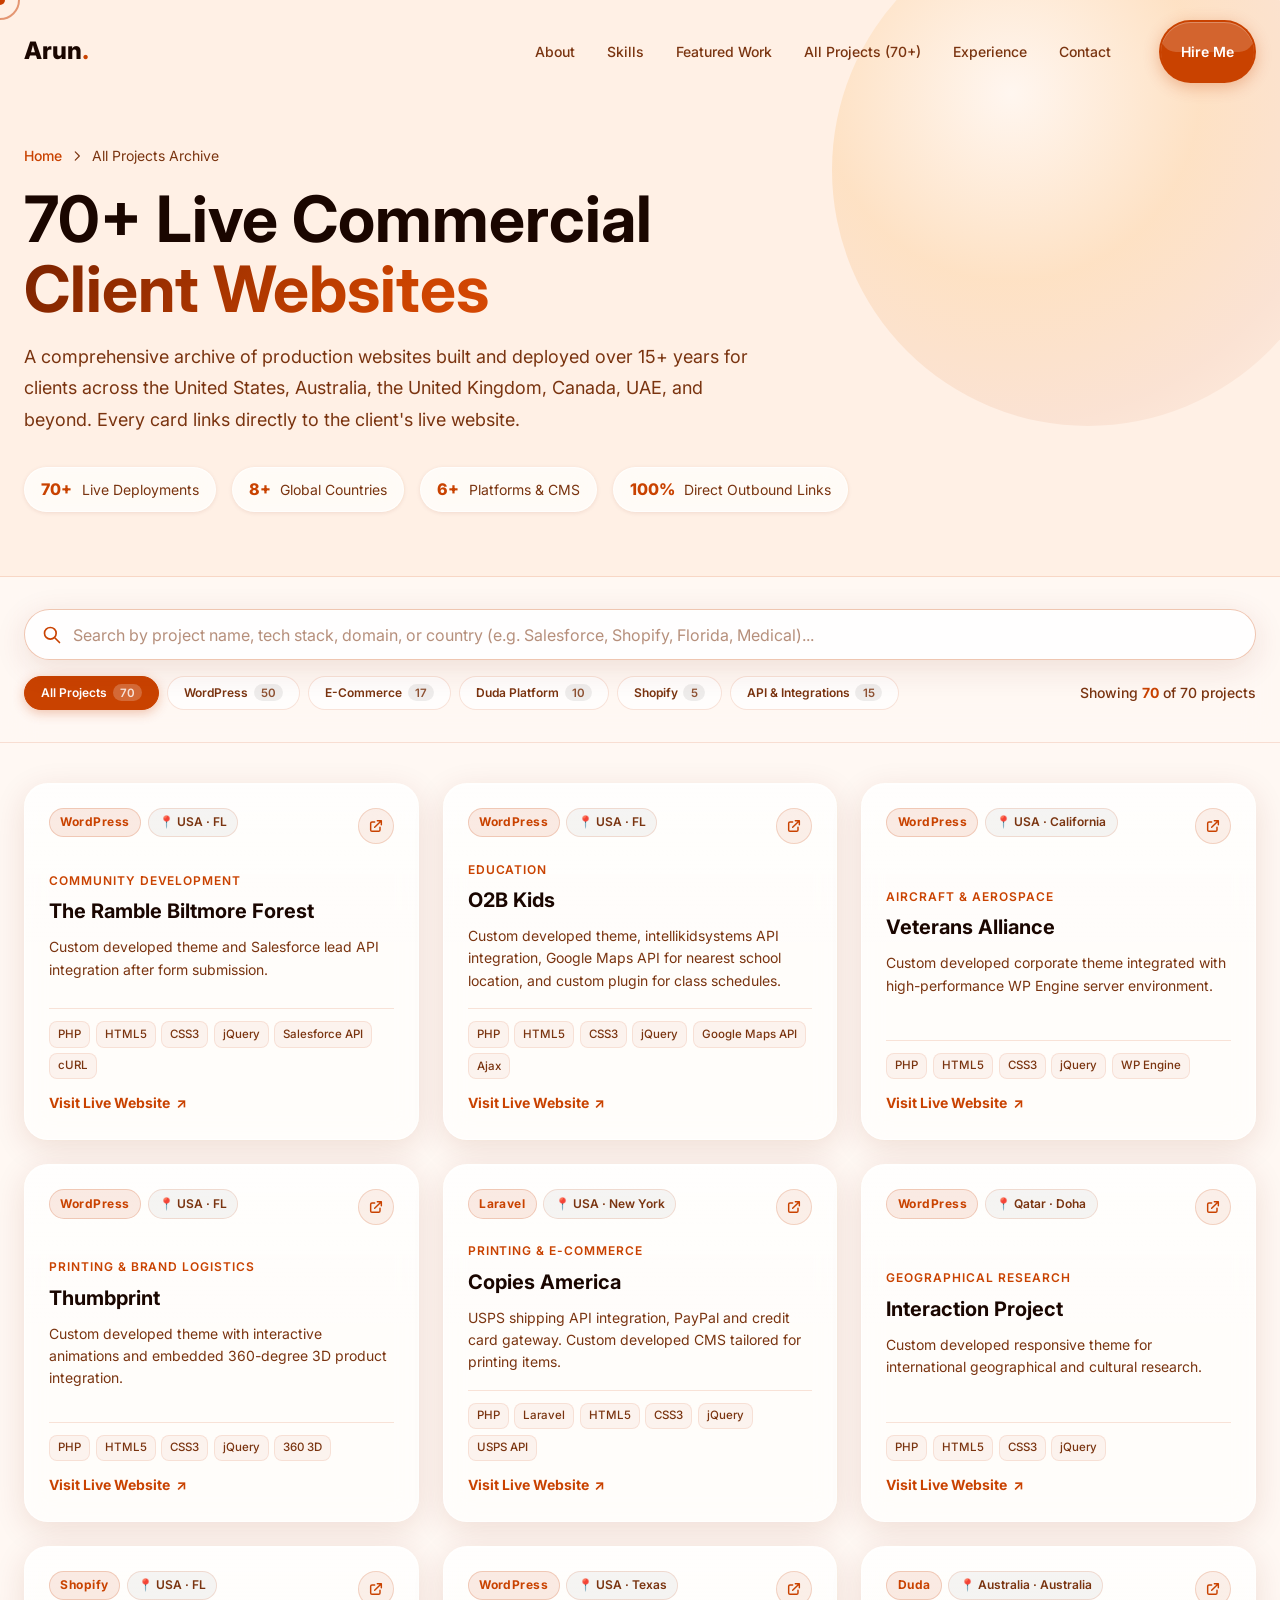
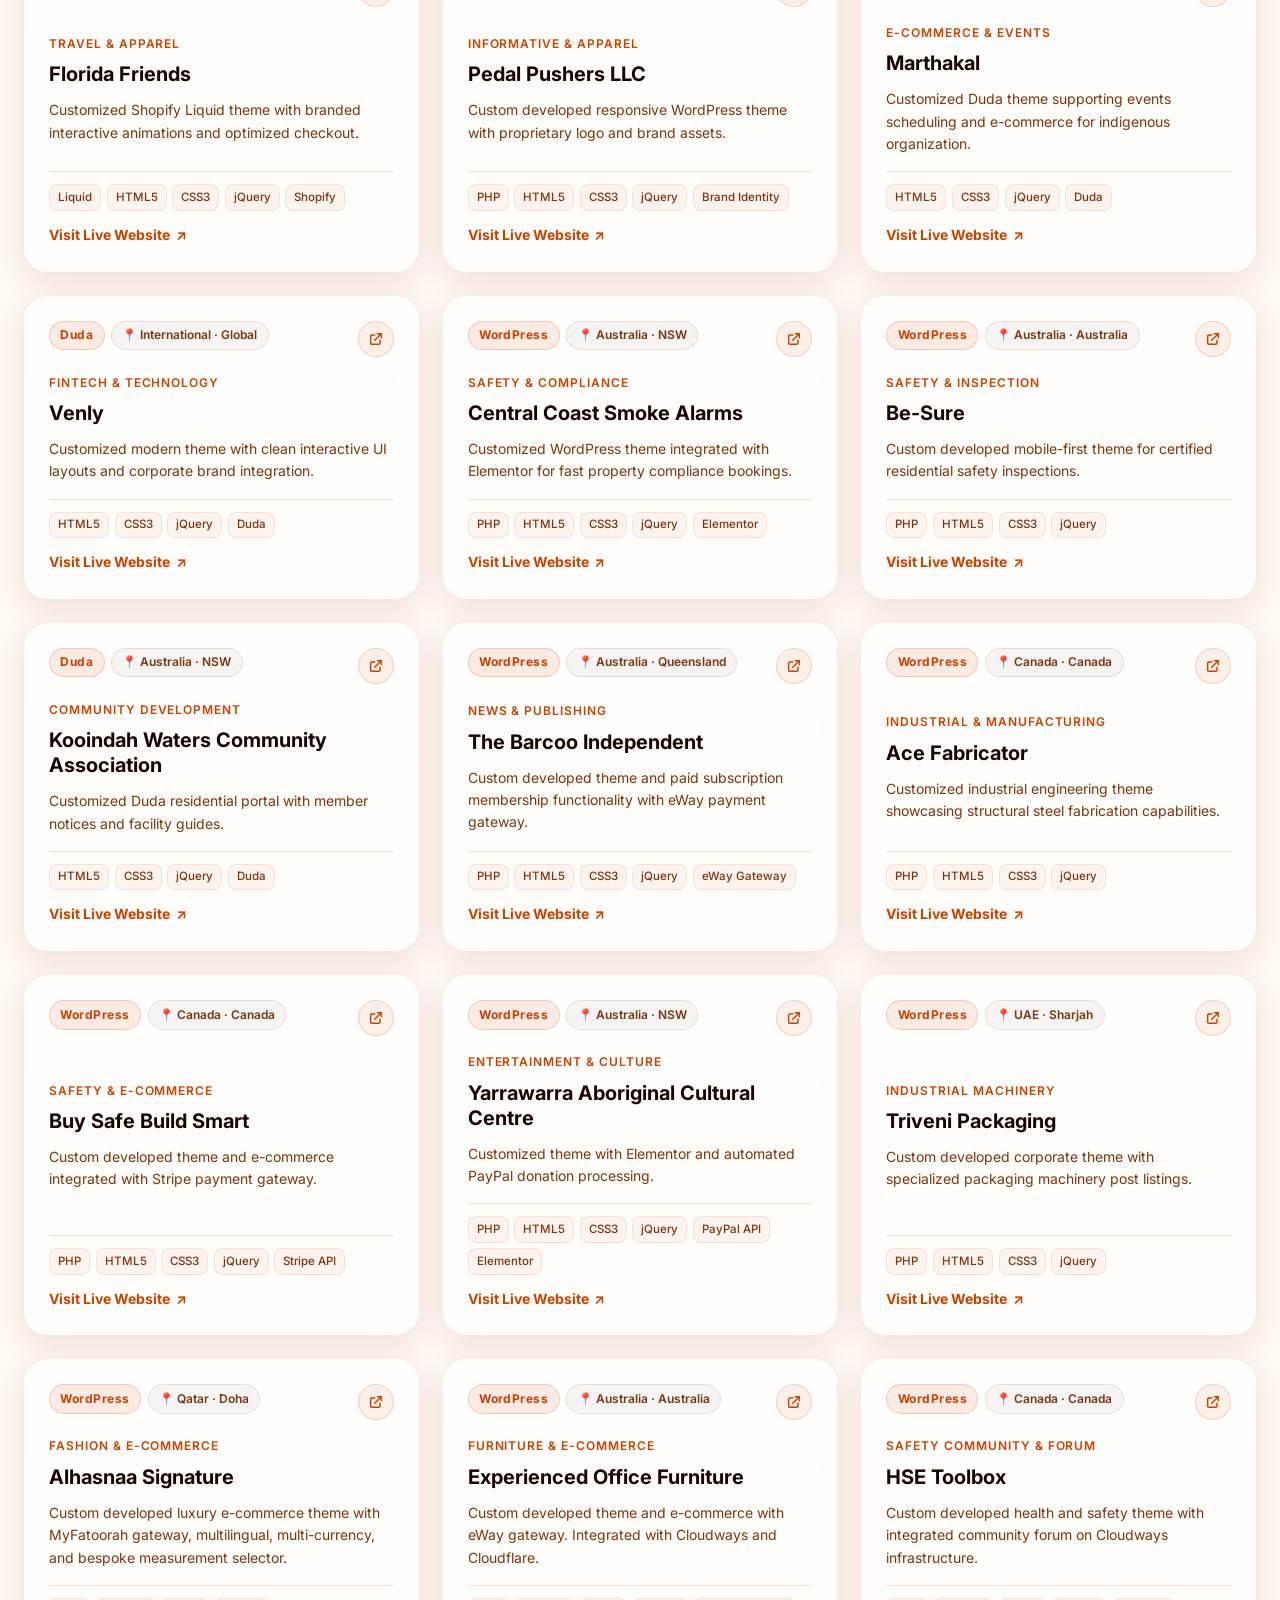
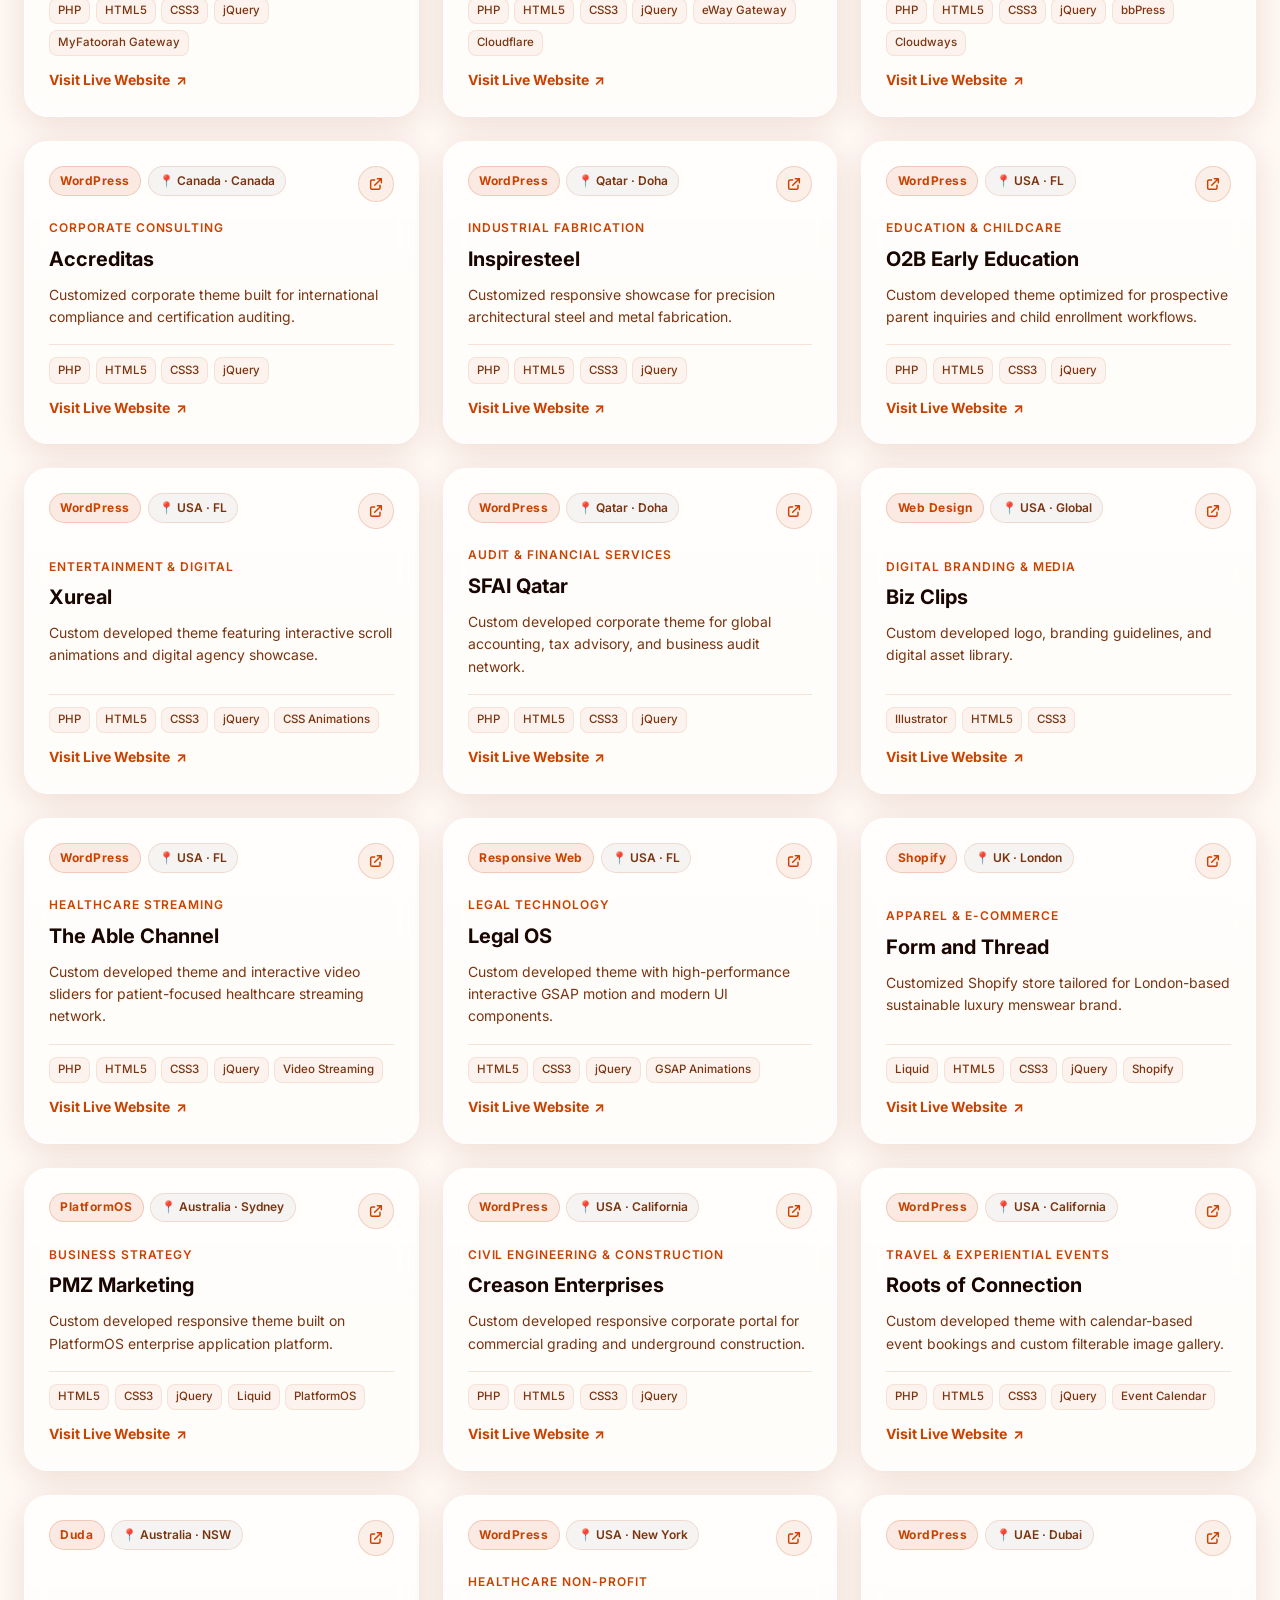
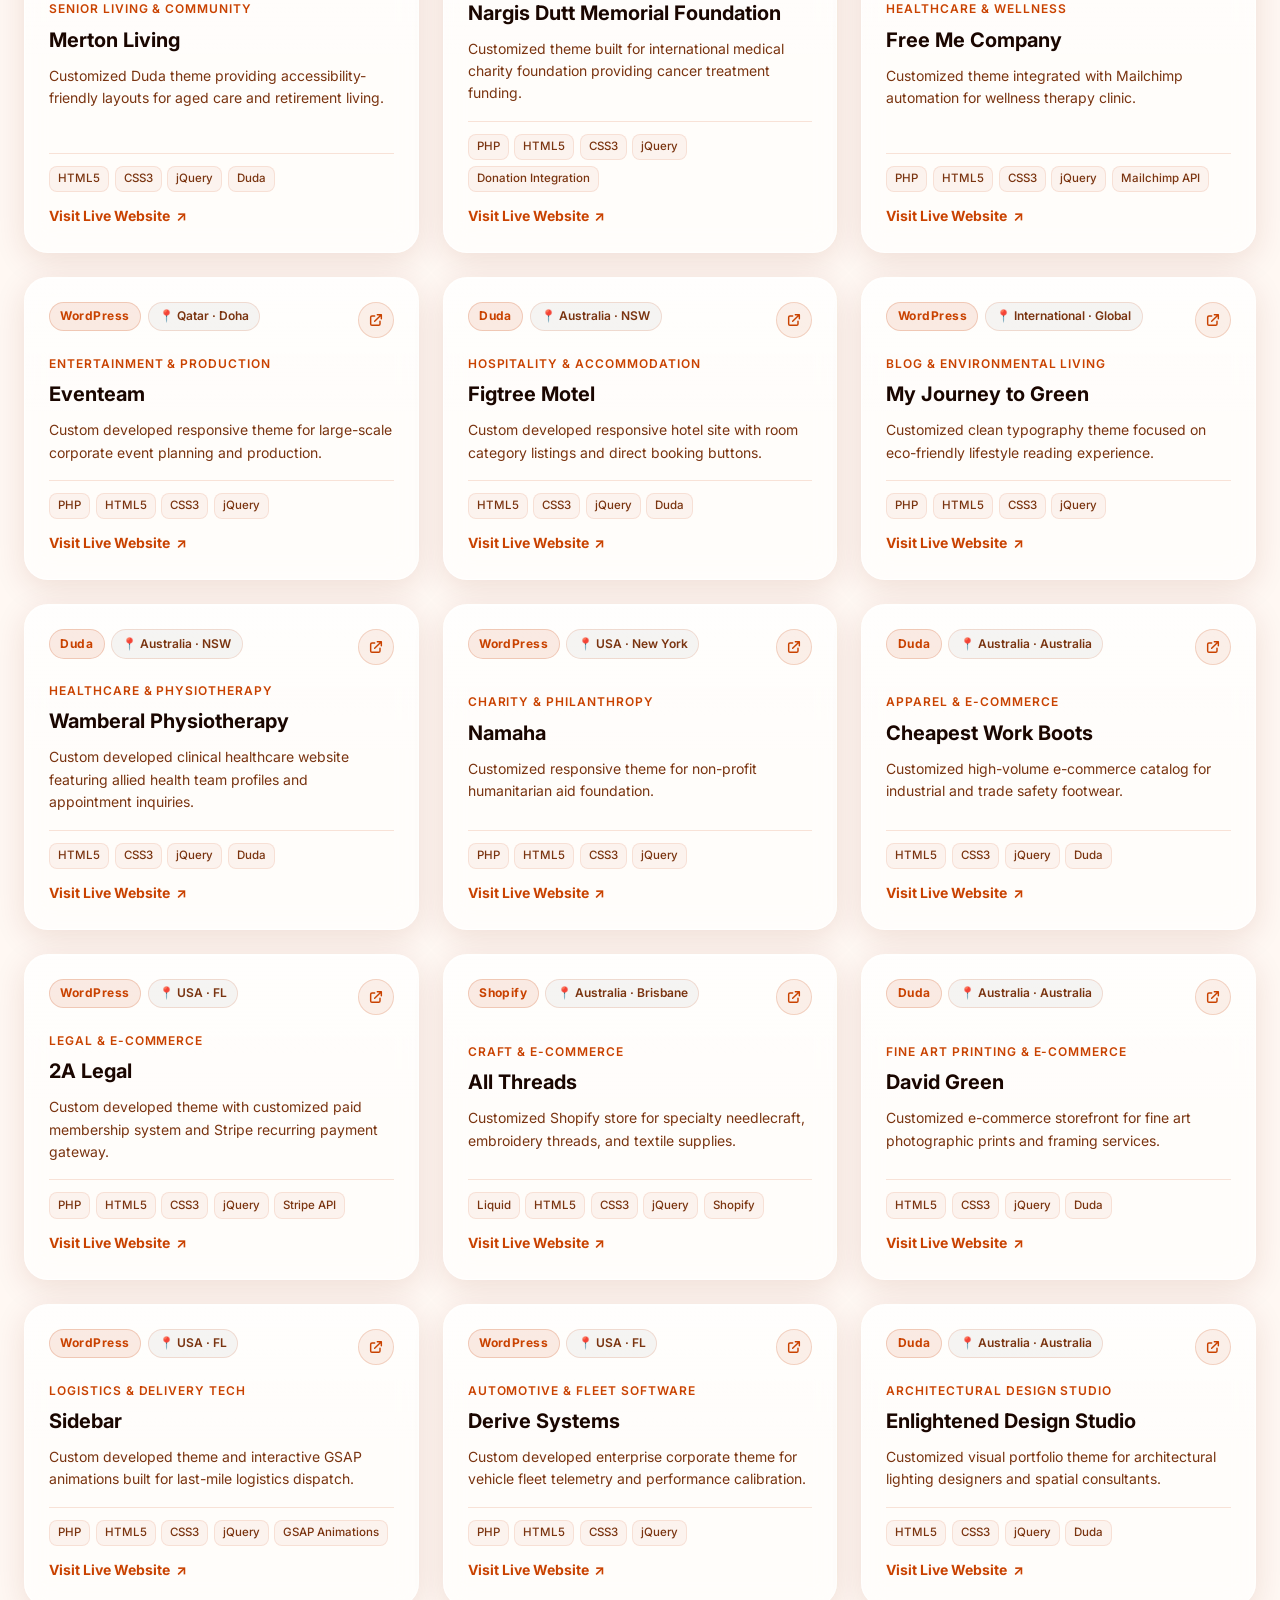
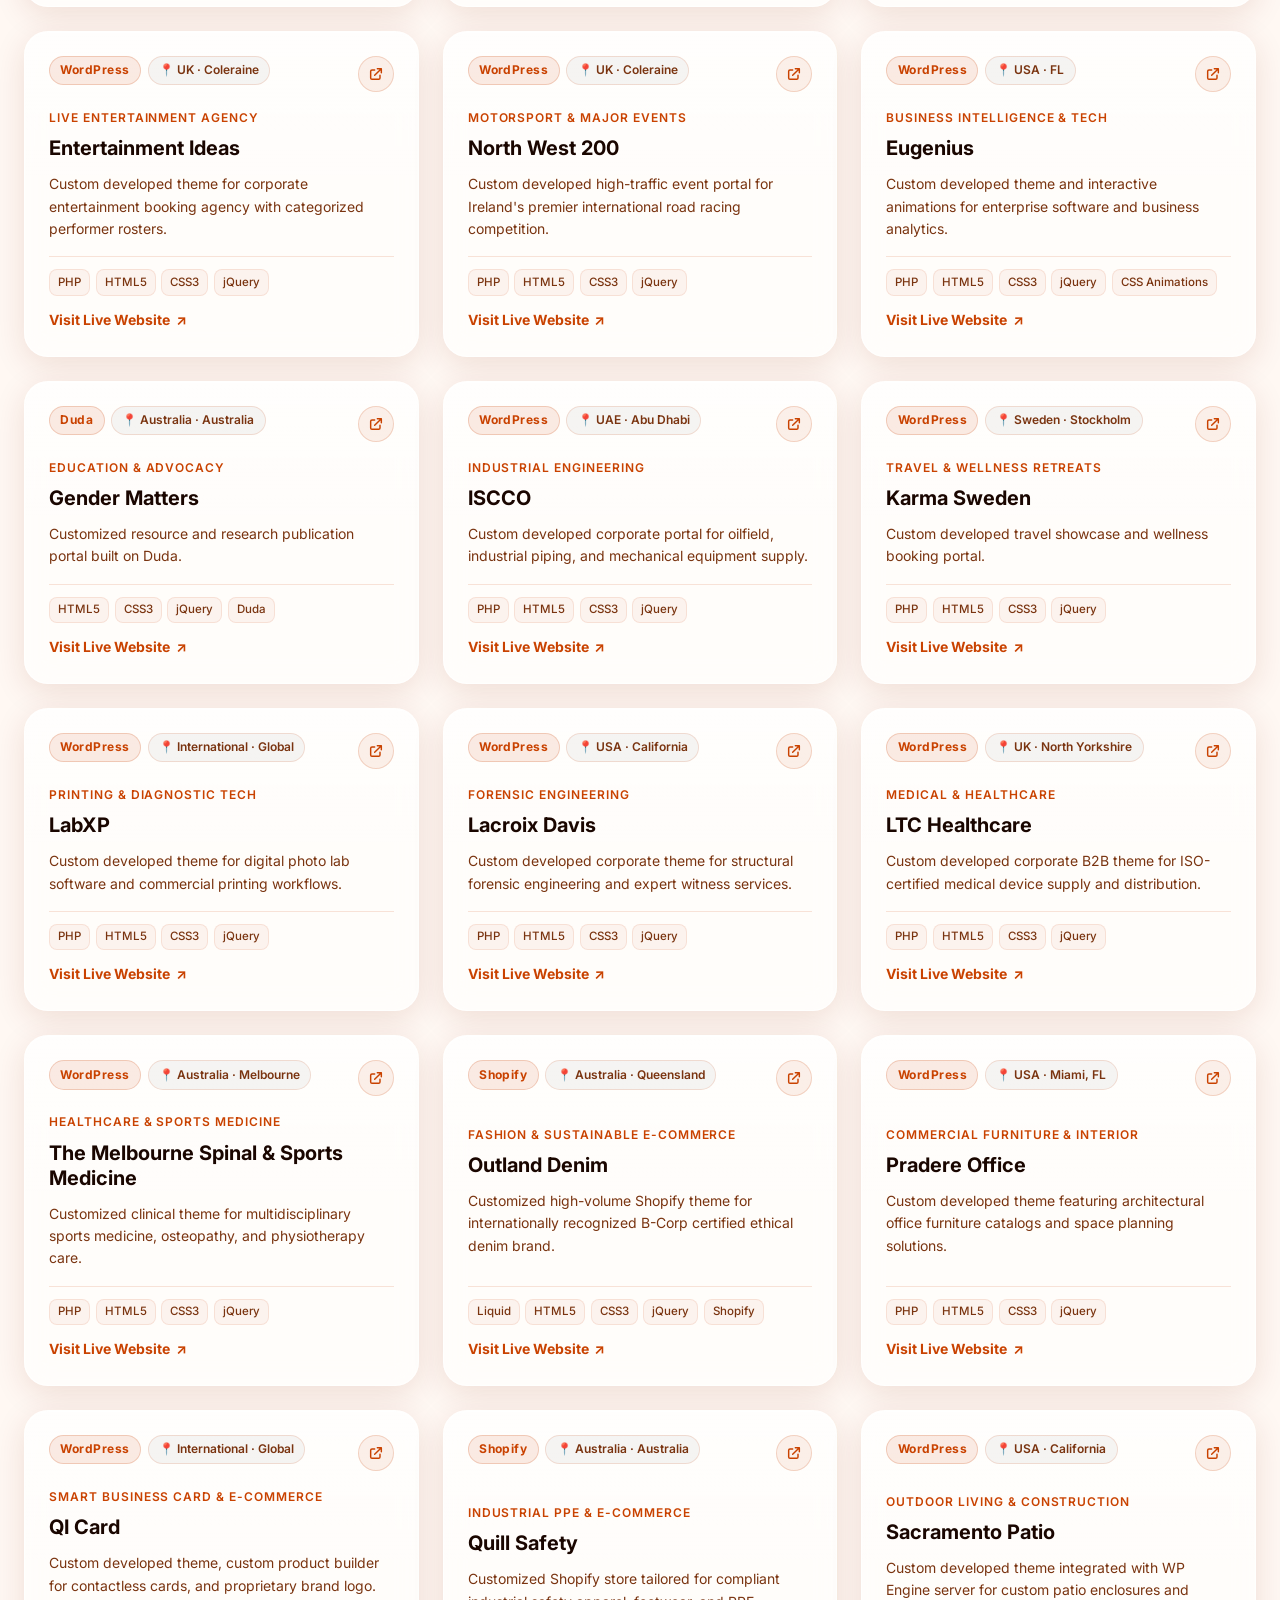
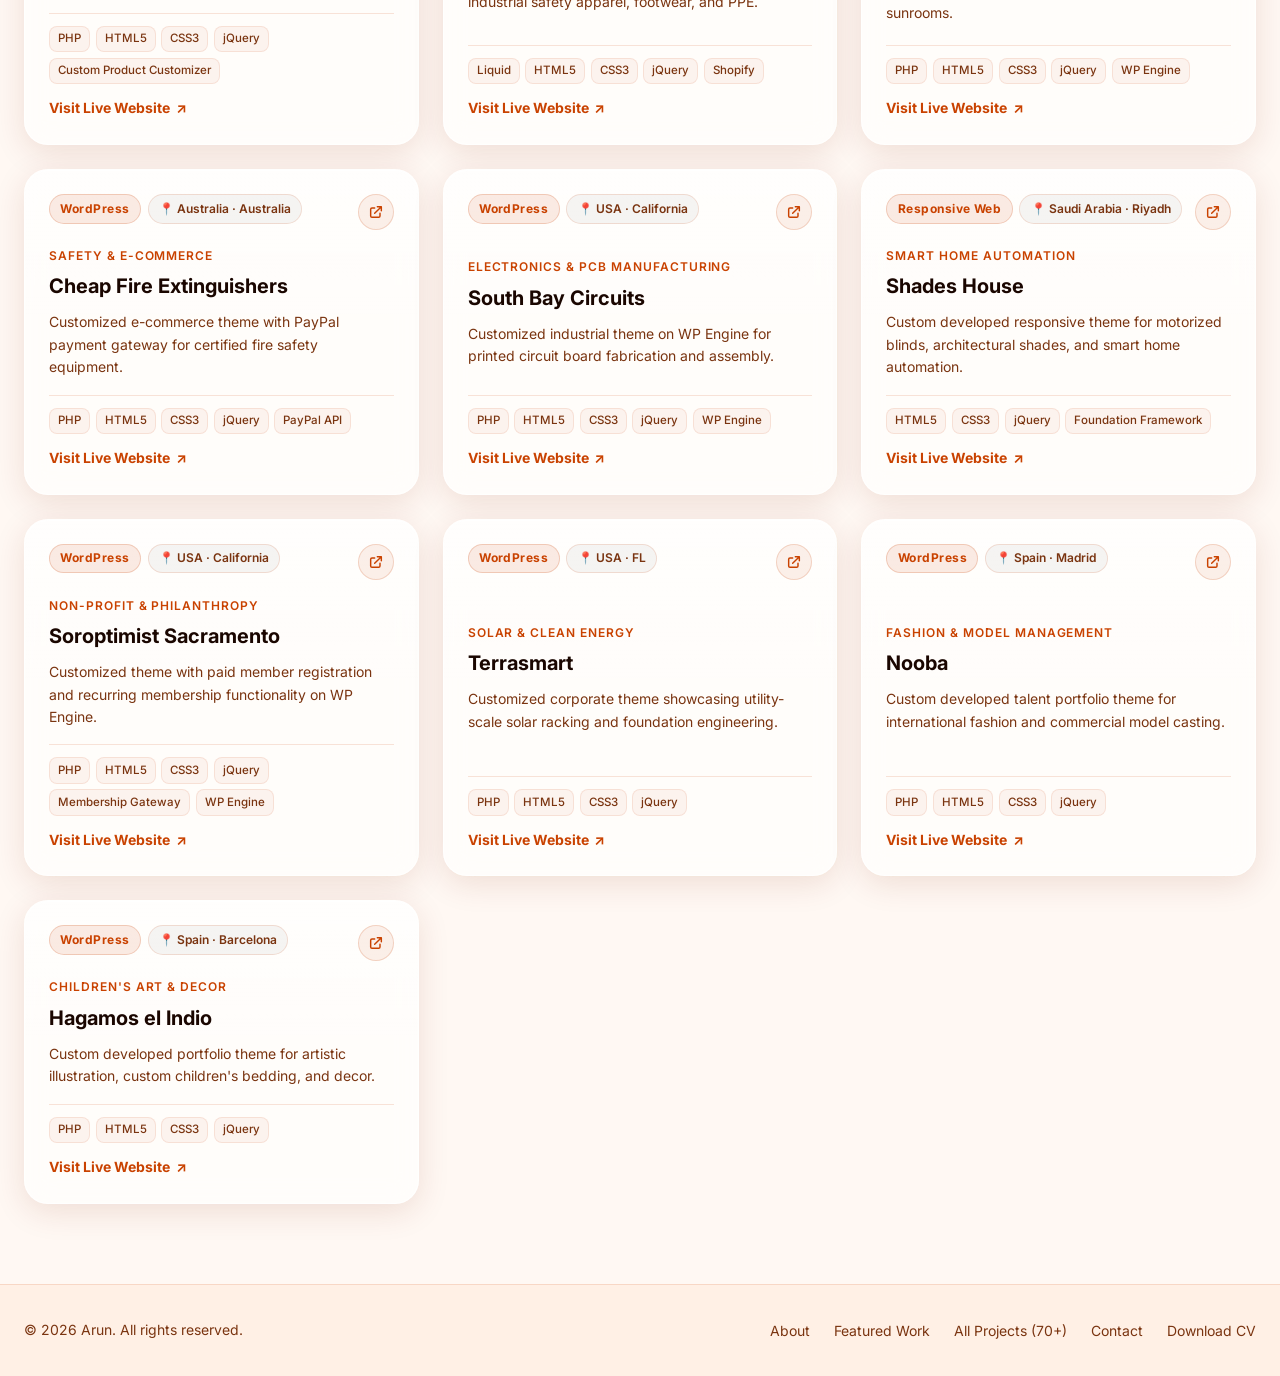
==== projects.html @ 9348b299 "Add 70+ commercial projects archive page with search, filters, and live client links" ====
<!DOCTYPE html>
<html lang="en">

<head>
  <meta charset="UTF-8" />
  <meta name="viewport" content="width=device-width, initial-scale=1.0" />
  <meta name="description"
    content="70+ Live Commercial Web Projects by Arun – Senior Web Developer & Project Manager with 15+ years experience. Specialising in WordPress, Shopify, Duda, Laravel, and custom API integrations across the USA, Australia, UK, and worldwide." />
  <meta name="keywords"
    content="Web Developer Projects, WordPress Portfolio, Shopify Portfolio, Duda Projects, Arun, Senior Web Developer, Commercial Websites" />
  <meta name="author" content="Arun" />
  <!-- Open Graph -->
  <meta property="og:title" content="All 70+ Projects Archive | Arun – Senior Web Developer" />
  <meta property="og:description"
    content="Explore 70+ live commercial client websites delivered across USA, Australia, UK, Canada, UAE, and beyond with direct outbound links." />
  <meta property="og:type" content="website" />
  <meta name="theme-color" content="#FF8A00" />
  <title>All Projects Archive (70+ Live Sites) | Arun – Senior Web Developer</title>

  <link rel="icon" href="/favicon.ico" type="image/x-icon">

  <!-- Fonts -->
  <link rel="preconnect" href="https://fonts.googleapis.com" />
  <link rel="preconnect" href="https://fonts.gstatic.com" crossorigin />
  <link
    href="https://fonts.googleapis.com/css2?family=Inter:wght@300;400;500;600;700;800;900&family=Syne:wght@400;600;700;800&display=swap"
    rel="stylesheet" />

  <!-- Core Stylesheets -->
  <link rel="stylesheet" href="assets/css/style.css" />
  <link rel="stylesheet" href="assets/css/animations.css" />
  <link rel="stylesheet" href="assets/css/projects-list.css" />
</head>

<body>
  <!-- Skip link for accessibility -->
  <a class="skip-link" href="#main-content">Skip to main content</a>

  <!-- ============ CURSOR ============ -->
  <div class="cursor" id="cursor" aria-hidden="true"></div>
  <div class="cursor-follower" id="cursorFollower" aria-hidden="true"></div>

  <!-- ============ PRELOADER ============ -->
  <div class="preloader" id="preloader" aria-hidden="true" role="presentation">
    <div class="preloader__inner">
      <div class="preloader__logo">A</div>
      <div class="preloader__bar"><span></span></div>
    </div>
  </div>

  <!-- ============ HEADER ============ -->
  <header class="header" id="header" role="banner">
    <div class="container header__inner">
      <a href="index.html" class="logo" aria-label="Arun – Home">
        <span class="logo__text">Arun</span>
        <span class="logo__dot" aria-hidden="true">.</span>
      </a>
      <nav class="nav" role="navigation" aria-label="Primary navigation">
        <ul class="nav__list" role="list">
          <li><a href="index.html#about" class="nav__link">About</a></li>
          <li><a href="index.html#skills" class="nav__link">Skills</a></li>
          <li><a href="index.html#work" class="nav__link">Featured Work</a></li>
          <li><a href="projects.html" class="nav__link active" aria-current="page">All Projects (70+)</a></li>
          <li><a href="index.html#experience" class="nav__link">Experience</a></li>
          <li><a href="index.html#contact" class="nav__link">Contact</a></li>
        </ul>
      </nav>
      <a href="index.html#contact" class="btn btn--primary btn--sm header__cta">Hire Me</a>
      <button class="nav-toggle" id="navToggle" aria-label="Open navigation menu" aria-expanded="false"
        aria-controls="mobileMenu">
        <span></span><span></span><span></span>
      </button>
    </div>
    <!-- Mobile Menu -->
    <div class="mobile-menu" id="mobileMenu" aria-hidden="true" role="dialog" aria-label="Mobile navigation">
      <nav role="navigation" aria-label="Mobile navigation">
        <ul class="mobile-menu__list" role="list">
          <li><a href="index.html#about" class="mobile-menu__link">About</a></li>
          <li><a href="index.html#skills" class="mobile-menu__link">Skills</a></li>
          <li><a href="index.html#work" class="mobile-menu__link">Featured Work</a></li>
          <li><a href="projects.html" class="mobile-menu__link active" aria-current="page">All Projects (70+)</a></li>
          <li><a href="index.html#experience" class="mobile-menu__link">Experience</a></li>
          <li><a href="index.html#contact" class="mobile-menu__link">Contact</a></li>
        </ul>
      </nav>
    </div>
  </header>

  <!-- ============ MAIN CONTENT ============ -->
  <main id="main-content">
    <!-- 1. Hero Header -->
    <section class="projects-hero">
      <div class="container">
        <nav class="projects-hero__breadcrumb" aria-label="Breadcrumb">
          <a href="index.html">Home</a>
          <svg xmlns="http://www.w3.org/2000/svg" fill="none" viewBox="0 0 24 24" stroke="currentColor">
            <path stroke-linecap="round" stroke-linejoin="round" stroke-width="2" d="M9 5l7 7-7 7" />
          </svg>
          <span aria-current="page">All Projects Archive</span>
        </nav>

        <h1 class="projects-hero__title">
          70+ Live Commercial <br />
          <span class="gradient-text">Client Websites</span>
        </h1>

        <p class="projects-hero__desc">
          A comprehensive archive of production websites built and deployed over 15+ years for clients across the United States, Australia, the United Kingdom, Canada, UAE, and beyond. Every card links directly to the client's live website.
        </p>

        <!-- Metric Ribbon -->
        <div class="projects-metrics" aria-label="Key portfolio metrics">
          <div class="metric-pill">
            <strong>70+</strong> Live Deployments
          </div>
          <div class="metric-pill">
            <strong>8+</strong> Global Countries
          </div>
          <div class="metric-pill">
            <strong>6+</strong> Platforms &amp; CMS
          </div>
          <div class="metric-pill">
            <strong>100%</strong> Direct Outbound Links
          </div>
        </div>
      </div>
    </section>

    <!-- 2. Search & Filter Bar (Sticky) -->
    <section class="projects-controls" aria-label="Search and filter projects">
      <div class="container projects-controls__inner">
        <!-- Live Search Input -->
        <div class="search-box">
          <svg class="search-box__icon" xmlns="http://www.w3.org/2000/svg" fill="none" viewBox="0 0 24 24"
            stroke="currentColor" aria-hidden="true">
            <path stroke-linecap="round" stroke-linejoin="round" stroke-width="2"
              d="M21 21l-6-6m2-5a7 7 0 11-14 0 7 7 0 0114 0z" />
          </svg>
          <input type="search" id="projectSearch" class="search-box__input"
            placeholder="Search by project name, tech stack, domain, or country (e.g. Salesforce, Shopify, Florida, Medical)..."
            aria-label="Search projects archive" autocomplete="off" />
          <button type="button" class="search-box__clear" id="searchClear" aria-label="Clear search input">✕</button>
        </div>

        <!-- Filter Pills & Results Count -->
        <div class="filter-row">
          <div class="filter-pills" id="filterPills" role="tablist" aria-label="Filter projects by category">
            <!-- Rendered by projects-list.js -->
          </div>
          <div class="results-count" id="resultsCount" aria-live="polite">
            Loading projects…
          </div>
        </div>
      </div>
    </section>

    <!-- 3. Projects Grid -->
    <section class="projects-container">
      <div class="container">
        <div class="projects-grid" id="projectsGrid" role="feed" aria-busy="false" aria-label="Projects list">
          <!-- Rendered dynamically by assets/js/projects-list.js -->
        </div>

        <!-- Empty Search State -->
        <div class="projects-empty" id="projectsEmpty" role="status" aria-live="polite">
          <div class="projects-empty__icon" aria-hidden="true">
            <svg width="28" height="28" fill="none" viewBox="0 0 24 24" stroke="currentColor">
              <path stroke-linecap="round" stroke-linejoin="round" stroke-width="2"
                d="M9.172 16.172a4 4 0 015.656 0M9 10h.01M15 10h.01M21 12a9 9 0 11-18 0 9 9 0 0118 0z" />
            </svg>
          </div>
          <h3 class="projects-empty__title">No matching projects found</h3>
          <p class="projects-empty__desc">
            Try searching for a different keyword or select another category filter to explore the archive.
          </p>
        </div>
      </div>
    </section>
  </main>

  <!-- ============ FOOTER ============ -->
  <footer class="footer" role="contentinfo">
    <div class="container footer__inner">
      <p class="footer__copy">
        &copy; <span id="footerYear"></span> Arun. All rights reserved.
      </p>
      <nav aria-label="Footer navigation">
        <ul class="footer__nav" role="list">
          <li><a href="index.html#about">About</a></li>
          <li><a href="index.html#work">Featured Work</a></li>
          <li><a href="projects.html">All Projects (70+)</a></li>
          <li><a href="index.html#contact">Contact</a></li>
          <li><a href="assets/Arun-CV.pdf" download>Download CV</a></li>
        </ul>
      </nav>
    </div>
  </footer>

  <!-- Back to top -->
  <button class="back-to-top" id="backToTop" aria-label="Scroll back to top" title="Back to top">
    <svg width="22" height="22" viewBox="0 0 24 24" fill="none" stroke="currentColor" stroke-width="2"
      aria-hidden="true">
      <polyline points="18 15 12 9 6 15" />
    </svg>
  </button>

  <!-- Scripts -->
  <script src="assets/js/main.js"></script>
  <script src="assets/js/projects-list.js"></script>
</body>

</html>
---- assets/css/style.css ----
/* ============================================================
   ARUN PORTFOLIO — MAIN STYLESHEET
   Theme   : Bright Warm Orange — Glossy / Glass Morphism
   Standard: WCAG AAA (contrast ratios verified >= 7:1)
   Comments: English only
   ============================================================ */

/* ---- 1. CUSTOM PROPERTIES ---- */
:root {
  /* --- Brand Colours (orange-amber palette from reference) --- */
  /* Accent deep: #7A2200 — WCAG AAA with white (#FFF): 10.8:1          */
  /* Accent main: #C94200 — WCAG AAA with white (#FFF): 7.3:1           */
  /* Accent bright: #E8520A — decorative only, not used for body text    */
  /* Amber: #F7961A — decorative only                                    */
  /* Primary text: #1A0600 on --clr-bg #FFF8F3 → ~18:1 contrast         */
  /* Muted text:   #7A3410 on --clr-bg #FFF8F3 → ~7.2:1 contrast (AAA)  */

  --clr-bg: #FFF8F3;
  --clr-bg-2: #FFF0E5;
  --clr-bg-3: #FFE7D4;
  --clr-surface: rgba(255, 255, 255, 0.72);
  --clr-surface-solid: #FFFFFF;
  --clr-border: rgba(201, 66, 0, 0.14);
  --clr-border-strong: rgba(201, 66, 0, 0.30);

  --clr-white: #FFFFFF;
  --clr-text: #1A0600;
  --clr-text-muted: #7A3410;

  /* Accent palette */
  --clr-accent: #C94200;
  /* primary CTA, icons — 7.3:1 on white */
  --clr-accent-deep: #7A2200;
  /* dark orange for text on light bg     */
  --clr-accent-bright: #E8520A;
  /* decorative highlights                */
  --clr-accent-amber: #F7961A;
  /* gradient / glow decorations          */
  --clr-accent-glow: rgba(232, 82, 10, 0.22);
  --clr-accent-glass: rgba(255, 255, 255, 0.55);

  /* Glossy gradient — matches uploaded reference image */
  --gradient-brand: linear-gradient(135deg, #7A2200 0%, #C94200 40%, #E8520A 70%, #F7961A 100%);
  --gradient-hero: radial-gradient(ellipse 100% 80% at 100% 50%, #E8520A 0%, #C94200 40%, #7A2200 100%);
  --gradient-glass: linear-gradient(135deg, rgba(255, 255, 255, 0.65) 0%, rgba(255, 255, 255, 0.20) 100%);

  /* Typography — consistent across all pages */
  --ff-sans: 'Inter', system-ui, -apple-system, sans-serif;
  --ff-display: 'Inter', sans-serif;

  --fs-xs: 0.75rem;
  --fs-sm: 0.875rem;
  --fs-base: 1rem;
  --fs-lg: 1.125rem;
  --fs-xl: 1.25rem;
  --fs-2xl: 1.5rem;
  --fs-3xl: 2rem;
  --fs-4xl: 2.5rem;
  --fs-5xl: 3.5rem;
  --fs-6xl: 4.5rem;
  --fs-7xl: 6rem;

  /* Spacing scale */
  --space-1: 0.25rem;
  --space-2: 0.5rem;
  --space-3: 0.75rem;
  --space-4: 1rem;
  --space-5: 1.25rem;
  --space-6: 1.5rem;
  --space-8: 2rem;
  --space-10: 2.5rem;
  --space-12: 3rem;
  --space-16: 4rem;
  --space-20: 5rem;
  --space-24: 6rem;
  --space-32: 8rem;

  /* Layout */
  --max-w: 1280px;
  --gutter: 1.5rem;

  /* Border radius */
  --radius-sm: 0.5rem;
  --radius: 0.875rem;
  --radius-lg: 1.5rem;
  --radius-xl: 2rem;
  --radius-full: 9999px;

  /* Shadows — warm tinted for brand consistency */
  --shadow-sm: 0 1px 4px rgba(122, 34, 0, 0.10);
  --shadow: 0 4px 24px rgba(122, 34, 0, 0.14);
  --shadow-lg: 0 12px 48px rgba(122, 34, 0, 0.18);
  --shadow-accent: 0 0 40px rgba(232, 82, 10, 0.28);
  --shadow-glass: 0 8px 32px rgba(122, 34, 0, 0.12),
    inset 0 1px 0 rgba(255, 255, 255, 0.80);

  /* Transitions */
  --ease: cubic-bezier(0.25, 0.46, 0.45, 0.94);
  --ease-bounce: cubic-bezier(0.34, 1.56, 0.64, 1);
  --dur-fast: 150ms;
  --dur: 300ms;
  --dur-slow: 600ms;

  /* Section vertical padding */
  --section-py: clamp(5rem, 10vw, 8rem);
}

/* ---- 2. RESET & BASE ---- */
*,
*::before,
*::after {
  box-sizing: border-box;
  margin: 0;
  padding: 0;
}

html {
  scroll-behavior: smooth;
  font-size: 16px;
  -webkit-text-size-adjust: 100%;
}

/* Respect reduced-motion preference — WCAG 2.3.3 */
@media (prefers-reduced-motion: reduce) {

  *,
  *::before,
  *::after {
    animation-duration: 0.01ms !important;
    animation-iteration-count: 1 !important;
    transition-duration: 0.01ms !important;
    scroll-behavior: auto !important;
  }
}

body {
  font-family: var(--ff-sans);
  background-color: var(--clr-bg);
  color: var(--clr-text);
  line-height: 1.7;
  overflow-x: hidden;
  -webkit-font-smoothing: antialiased;
  -moz-osx-font-smoothing: grayscale;
}

body.menu-open {
  overflow: hidden;
}

/* Skip link — WCAG 2.4.1 */
.skip-link {
  position: absolute;
  top: -100px;
  left: 1rem;
  background: var(--clr-accent);
  color: var(--clr-white);
  padding: 0.75rem 1.5rem;
  border-radius: var(--radius);
  font-weight: 700;
  z-index: 9999;
  text-decoration: none;
  transition: top var(--dur) var(--ease);
}

.skip-link:focus {
  top: 1rem;
}

img,
video,
svg {
  display: block;
  max-width: 100%;
}

img {
  height: auto;
}

a {
  color: var(--clr-accent);
  text-decoration: none;
  transition: color var(--dur) var(--ease);
}

a:hover {
  color: var(--clr-accent-deep);
}

/* Focus styles — WCAG 2.4.7, 2.4.11 */
a:focus-visible,
button:focus-visible,
[tabindex]:focus-visible,
input:focus-visible,
textarea:focus-visible,
select:focus-visible {
  outline: 3px solid var(--clr-accent);
  outline-offset: 3px;
  border-radius: 2px;
}

button {
  background: none;
  border: none;
  cursor: pointer;
  font-family: inherit;
}

ul,
ol {
  list-style: none;
}

h1,
h2,
h3,
h4,
h5,
h6 {
  font-family: var(--ff-display);
  font-weight: 700;
  line-height: 1.15;
  color: var(--clr-text);
}

em {
  font-style: italic;
  color: var(--clr-accent);
}

/* ---- 3. LAYOUT HELPERS ---- */
.container {
  width: 100%;
  max-width: var(--max-w);
  margin-inline: auto;
  padding-inline: var(--gutter);
}

.section {
  padding-block: var(--section-py);
}

/* Alternate section background for visual rhythm */
.section--alt {
  background-color: var(--clr-bg-2);
}

/* Section header pattern — consistent across all sections */
.section__header {
  text-align: center;
  margin-bottom: clamp(3rem, 6vw, 5rem);
}

.section__eyebrow {
  display: inline-flex;
  align-items: center;
  gap: 0.5rem;
  font-size: var(--fs-sm);
  font-weight: 600;
  letter-spacing: 0.12em;
  text-transform: uppercase;
  color: var(--clr-accent);
  margin-bottom: var(--space-4);
}

.section__heading {
  font-size: clamp(var(--fs-3xl), 5vw, var(--fs-5xl));
  line-height: 1.1;
  margin-bottom: var(--space-5);
  color: var(--clr-text);
}

.section__sub {
  font-size: var(--fs-lg);
  color: var(--clr-text-muted);
  max-width: 56ch;
  margin-inline: auto;
}

/* ---- 4. GLOSSY UTILITY CLASSES ---- */

/* Glass card — base for all frosted-glass elements */
.glass {
  background: var(--gradient-glass);
  backdrop-filter: blur(16px) saturate(1.8);
  -webkit-backdrop-filter: blur(16px) saturate(1.8);
  border: 1px solid rgba(255, 255, 255, 0.60);
  box-shadow: var(--shadow-glass);
  position: relative;
  overflow: hidden;
}

/* Gloss shine overlay — top-left highlight streak */
.glass::before {
  content: '';
  position: absolute;
  top: 0;
  left: 0;
  right: 0;
  height: 50%;
  background: linear-gradient(180deg,
      rgba(255, 255, 255, 0.45) 0%,
      rgba(255, 255, 255, 0.00) 100%);
  pointer-events: none;
  z-index: 1;
  border-radius: inherit;
}

/* Glossy pill badge */
.gloss-badge {
  display: inline-flex;
  align-items: center;
  gap: 0.4rem;
  padding: 0.35rem 0.9rem;
  border-radius: var(--radius-full);
  font-size: var(--fs-xs);
  font-weight: 700;
  letter-spacing: 0.06em;
  text-transform: uppercase;
  background: var(--gradient-glass);
  backdrop-filter: blur(10px);
  -webkit-backdrop-filter: blur(10px);
  border: 1px solid rgba(255, 255, 255, 0.65);
  box-shadow: 0 2px 8px rgba(122, 34, 0, 0.12),
    inset 0 1px 0 rgba(255, 255, 255, 0.80);
  color: var(--clr-accent);
}

/* ---- 5. CUSTOM CURSOR ---- */
.cursor,
.cursor-follower {
  position: fixed;
  top: 0;
  left: 0;
  border-radius: 50%;
  pointer-events: none;
  z-index: 9998;
  mix-blend-mode: multiply;
}

.cursor {
  width: 10px;
  height: 10px;
  background: var(--clr-accent);
  transform: translate(-50%, -50%);
  transition: width var(--dur-fast), height var(--dur-fast), opacity var(--dur-fast);
}

.cursor-follower {
  width: 40px;
  height: 40px;
  border: 2px solid rgba(201, 66, 0, 0.5);
  transform: translate(-50%, -50%);
  transition: transform 0.12s var(--ease), width var(--dur), height var(--dur);
}

body.cursor-hover .cursor {
  width: 16px;
  height: 16px;
}

body.cursor-hover .cursor-follower {
  width: 60px;
  height: 60px;
}

/* Hide default browser cursor when custom cursor is supported */
@media (hover: hover) and (pointer: fine) {

  *,
  *::before,
  *::after {
    cursor: none !important;
  }
}

@media (hover: none) {

  .cursor,
  .cursor-follower {
    display: none;
  }
}

/* ---- 6. PRELOADER ---- */
.preloader {
  position: fixed;
  inset: 0;
  background: var(--gradient-hero);
  display: flex;
  align-items: center;
  justify-content: center;
  z-index: 10000;
  transition: opacity 0.5s var(--ease), visibility 0.5s;
}

.preloader.hidden {
  opacity: 0;
  visibility: hidden;
  pointer-events: none;
}

.preloader__inner {
  text-align: center;
}

.preloader__logo {
  font-family: var(--ff-display);
  font-size: var(--fs-7xl);
  font-weight: 800;
  color: var(--clr-white);
  margin-bottom: var(--space-6);
  text-shadow: 0 2px 20px rgba(0, 0, 0, 0.3);
  animation: logoPulse 1.5s ease-in-out infinite;
}

.preloader__bar {
  width: 200px;
  height: 3px;
  background: rgba(255, 255, 255, 0.25);
  border-radius: var(--radius-full);
  overflow: hidden;
  margin-inline: auto;
}

.preloader__bar span {
  display: block;
  height: 100%;
  background: rgba(255, 255, 255, 0.90);
  border-radius: var(--radius-full);
  box-shadow: 0 0 8px rgba(255, 255, 255, 0.6);
  animation: loadBar 1.8s var(--ease) forwards;
}

@keyframes logoPulse {

  0%,
  100% {
    opacity: 1;
    transform: scale(1);
  }

  50% {
    opacity: 0.8;
    transform: scale(0.95);
  }
}

@keyframes loadBar {
  from {
    width: 0;
  }

  to {
    width: 100%;
  }
}

/* ---- 7. HEADER ---- */
.header {
  position: fixed;
  top: 0;
  left: 0;
  right: 0;
  z-index: 1000;
  padding-block: 1.25rem;
  transition: background var(--dur) var(--ease),
    backdrop-filter var(--dur),
    box-shadow var(--dur),
    padding var(--dur);
}

.header.scrolled {
  background: rgba(255, 248, 243, 0.88);
  backdrop-filter: blur(20px) saturate(1.8);
  -webkit-backdrop-filter: blur(20px) saturate(1.8);
  box-shadow: 0 1px 0 var(--clr-border),
    0 4px 20px rgba(122, 34, 0, 0.08);
  padding-block: 1rem;
}

.header__inner {
  display: flex;
  align-items: center;
  gap: var(--space-8);
}

/* Logo */
.logo {
  font-family: var(--ff-display);
  font-size: var(--fs-2xl);
  font-weight: 800;
  color: var(--clr-text);
  text-decoration: none;
  display: flex;
  align-items: baseline;
}

.logo__dot {
  color: var(--clr-accent);
}

/* Navigation */
.nav {
  margin-left: auto;
}

.nav__list {
  display: flex;
  align-items: center;
  gap: var(--space-8);
}

.nav__link {
  font-size: var(--fs-sm);
  font-weight: 500;
  color: var(--clr-text-muted);
  position: relative;
  padding-bottom: 2px;
  text-decoration: none;
  transition: color var(--dur) var(--ease);
}

.nav__link::after {
  content: '';
  position: absolute;
  bottom: -2px;
  left: 0;
  width: 0;
  height: 2px;
  background: var(--clr-accent);
  border-radius: var(--radius-full);
  transition: width var(--dur) var(--ease);
}

.nav__link:hover {
  color: var(--clr-accent);
}

.nav__link:hover::after {
  width: 100%;
}

.nav__link[aria-current="true"] {
  color: var(--clr-accent);
}

.nav__link[aria-current="true"]::after {
  width: 100%;
}

.header__cta {
  margin-left: var(--space-4);
}

/* Hamburger button */
.nav-toggle {
  display: none;
  flex-direction: column;
  gap: 5px;
  margin-left: auto;
  padding: var(--space-2);
}

.nav-toggle span {
  display: block;
  width: 24px;
  height: 2px;
  background: var(--clr-text);
  border-radius: var(--radius-full);
  transition: transform var(--dur) var(--ease), opacity var(--dur);
}

.nav-toggle.active span:nth-child(1) {
  transform: translateY(7px) rotate(45deg);
}

.nav-toggle.active span:nth-child(2) {
  opacity: 0;
}

.nav-toggle.active span:nth-child(3) {
  transform: translateY(-7px) rotate(-45deg);
}

/* Mobile menu overlay */
.mobile-menu {
  position: fixed;
  inset: 0;
  background: var(--clr-bg);
  display: flex;
  align-items: center;
  justify-content: center;
  z-index: 999;
  transform: translateX(100%);
  transition: transform var(--dur-slow) var(--ease);
  height: 100dvh;
}

.mobile-menu.open {
  transform: translateX(0);
}

.mobile-menu__list {
  display: flex;
  flex-direction: column;
  align-items: center;
  gap: var(--space-8);
}

.mobile-menu__link {
  font-family: var(--ff-display);
  font-size: var(--fs-3xl);
  font-weight: 700;
  color: var(--clr-text);
  transition: color var(--dur);
}

.mobile-menu__link:hover {
  color: var(--clr-accent);
}

/* ---- 8. BUTTONS ---- */
.btn {
  display: inline-flex;
  align-items: center;
  gap: 0.5rem;
  font-family: var(--ff-sans);
  font-weight: 600;
  border-radius: var(--radius-full);
  text-decoration: none;
  cursor: pointer;
  transition: all var(--dur) var(--ease);
  white-space: nowrap;
  position: relative;
  overflow: hidden;
  border: 2px solid transparent;
  height: 63px;
  padding: 5px 30px;
}

/* Glossy primary button */
.btn--primary {
  background: var(--clr-accent);
  color: var(--clr-white);
  /* contrast: 7.3:1 — WCAG AAA */
  box-shadow: 0 4px 16px rgba(201, 66, 0, 0.30),
    inset 0 1px 0 rgba(255, 255, 255, 0.25);
}

.btn--primary::before {
  content: '';
  position: absolute;
  top: 0;
  left: 0;
  right: 0;
  height: 50%;
  background: rgba(255, 255, 255, 0.18);
  border-radius: inherit;
  pointer-events: none;
}

.btn--primary:hover {
  background: var(--clr-accent-deep);
  color: var(--clr-white);
  box-shadow: 0 6px 24px rgba(201, 66, 0, 0.40);
  transform: translateY(-2px);
}

/* Ghost / outline button */
.btn--ghost {
  background: transparent;
  color: var(--clr-accent);
  /* contrast on --clr-bg: 7.3:1 — WCAG AAA */
  border-color: var(--clr-border-strong);
}

.btn--ghost:hover {
  background: rgba(201, 66, 0, 0.06);
  border-color: var(--clr-accent);
  transform: translateY(-2px);
}

.btn--full {
  width: 100%;
  justify-content: center;
}

.btn--sm {
  padding: 0.6rem 1.25rem;
  font-size: var(--fs-sm);
}

.btn--lg {
  padding: 1rem 2rem;
  font-size: var(--fs-base);
}

/* ---- 9. HERO ---- */
.hero {
  position: relative;
  min-height: 100svh;
  display: flex;
  align-items: center;
  padding-top: 6rem;
  overflow: hidden;
}

/* Background layers */
.hero__bg {
  position: absolute;
  inset: 0;
  z-index: 0;
}

/* Subtle warm grid */
.hero__grid {
  position: absolute;
  inset: 0;
  background-image: linear-gradient(rgba(201, 66, 0, 0.05) 1px, transparent 1px),
    linear-gradient(90deg, rgba(201, 66, 0, 0.05) 1px, transparent 1px);
  background-size: 60px 60px;
}

/* Glossy radial gradient — mirrors reference image */
.hero__gradient {
  position: absolute;
  inset: 0;
  background: radial-gradient(ellipse 90% 80% at 80% 50%,
      rgba(232, 82, 10, 0.18) 0%,
      rgba(201, 66, 0, 0.08) 50%,
      transparent 100%),
    radial-gradient(ellipse 60% 60% at 15% 85%,
      rgba(247, 150, 26, 0.10) 0%,
      transparent 60%);
}

/* Glossy orb decoration — large frosted circle like in reference */
.hero__gradient::after {
  content: '';
  position: absolute;
  right: -8%;
  top: 10%;
  width: clamp(300px, 45vw, 680px);
  height: clamp(300px, 45vw, 680px);
  border-radius: 50%;
  background: radial-gradient(circle at 35% 35%,
      rgba(255, 255, 255, 0.35) 0%,
      rgba(255, 165, 60, 0.20) 40%,
      rgba(201, 66, 0, 0.14) 70%,
      transparent 100%);
  border: 1px solid rgba(255, 255, 255, 0.45);
  box-shadow: inset 0 2px 24px rgba(255, 255, 255, 0.40),
    0 8px 48px rgba(201, 66, 0, 0.20);
  pointer-events: none;
  animation: heroOrbFloat 8s ease-in-out infinite;
}

@keyframes heroOrbFloat {

  0%,
  100% {
    transform: translateY(0) scale(1);
  }

  50% {
    transform: translateY(-18px) scale(1.02);
  }
}

/* Particle canvas */
.hero__canvas {
  width: 100vw;
  height: 100vh;
  position: absolute;
  inset: 0;
  opacity: 0.3;
}

/* Hero layout */
.hero__inner {
  position: relative;
  z-index: 1;
  display: grid;
  grid-template-columns: 1fr 1fr;
  gap: var(--space-16);
  align-items: center;
  padding-block: var(--space-16);
}

/* Available-for-work badge */
.hero__eyebrow {
  display: inline-flex;
  align-items: center;
  gap: 0.5rem;
  font-size: var(--fs-sm);
  font-weight: 600;
  letter-spacing: 0.10em;
  text-transform: uppercase;
  color: var(--clr-accent);
  margin-bottom: var(--space-5);
}

.hero__eyebrow-dot {
  width: 8px;
  height: 8px;
  background: var(--clr-accent-amber);
  border-radius: 50%;
  box-shadow: 0 0 6px var(--clr-accent-amber);
  animation: blink 2s ease-in-out infinite;
}

@keyframes blink {

  0%,
  100% {
    opacity: 1;
  }

  50% {
    opacity: 0.3;
  }
}

/* Main heading */
.hero__heading {
  font-size: clamp(var(--fs-4xl), 6vw, var(--fs-7xl));
  line-height: 1.05;
  margin-bottom: var(--space-6);
  color: var(--clr-text);
}

.hero__name {
  display: block;
  margin-bottom: 18px;
}

/* Typewriter row — fixed height prevents layout shift */
.hero__title-wrap {
  display: flex;
  flex-direction: column;
  align-items: start;
  /* One stable line height = font-size × line-height (1.05) */
  height: calc(clamp(var(--fs-4xl), 6vw, var(--fs-5xl)) * 1.05);
  color: var(--clr-accent);
  white-space: nowrap;
}

.hero__title-static {
  flex-shrink: 0;
}

.hero__title-static {
  font-size: var(--fs-base);
}

.hero__title-typewriter {
  font-size: clamp(var(--fs-2xl), 6vw, var(--fs-4xl));
  display: inline-block;
  vertical-align: top;
  white-space: nowrap;
  color: var(--clr-accent);
  border-right: 3px solid var(--clr-accent);
  animation: cursorBlink 0.8s step-end infinite;
}

@keyframes cursorBlink {

  from,
  to {
    border-color: var(--clr-accent);
  }

  50% {
    border-color: transparent;
  }
}

/* Hero description */
.hero__desc {
  font-size: var(--fs-lg);
  color: var(--clr-text-muted);
  max-width: 52ch;
  margin-bottom: var(--space-8);
  line-height: 1.8;
}

/* CTA row */
.hero__actions {
  display: flex;
  flex-wrap: wrap;
  gap: var(--space-4);
  margin-bottom: var(--space-10);
}

/* Stats row */
.hero__stats {
  display: flex;
  gap: var(--space-8);
  flex-wrap: wrap;
}

.hero__stat {
  text-align: left;
}

.hero__stat-num {
  display: block;
  font-family: var(--ff-display);
  font-size: var(--fs-4xl);
  font-weight: 800;
  color: var(--clr-accent);
  line-height: 1;
}

.hero__stat-num::after {
  content: '+';
}

.hero__stat-label {
  font-size: var(--fs-sm);
  color: var(--clr-text-muted);
}

/* Avatar column */
.hero__visual {
  display: flex;
  justify-content: center;
  position: relative;
}

.hero__avatar-ring {
  position: relative;
  width: 380px;
  height: 380px;
  display: flex;
  align-items: center;
  justify-content: center;
}

.hero__avatar-ring::before,
.hero__avatar-ring::after {
  content: '';
  position: absolute;
  border-radius: 50%;
  animation: spinSlow 12s linear infinite;
}

.hero__avatar-ring::before {
  inset: -12px;
  border: 2px dashed rgba(201, 66, 0, 0.25);
}

.hero__avatar-ring::after {
  inset: -24px;
  border: 1px dashed rgba(201, 66, 0, 0.14);
  animation-direction: reverse;
  animation-duration: 20s;
}

@keyframes spinSlow {
  to {
    transform: rotate(360deg);
  }
}

/* Profile photo — glossy ring */
.hero__avatar {
  width: 320px;
  height: 320px;
  border-radius: 50%;
  overflow: hidden;
  border: 4px solid rgba(255, 255, 255, 0.80);
  box-shadow: 0 0 0 6px rgba(201, 66, 0, 0.14),
    var(--shadow-accent),
    inset 0 2px 8px rgba(255, 255, 255, 0.60);
  background: var(--clr-bg-3);
  position: relative;
}

/* Gloss shine on avatar circle */
.hero__avatar::after {
  content: '';
  position: absolute;
  top: 0;
  left: 0;
  right: 0;
  height: 45%;
  background: linear-gradient(180deg, rgba(255, 255, 255, 0.35) 0%, transparent 100%);
  border-radius: 50% 50% 0 0;
  pointer-events: none;
}

.hero__avatar img {
  width: 100%;
  height: 100%;
  object-fit: cover;
}

/* Floating info badges */
.hero__badge {
  position: absolute;
  display: flex;
  align-items: center;
  gap: 0.5rem;
  border-radius: var(--radius);
  padding: 0.65rem 1.1rem;
  font-size: var(--fs-sm);
  font-weight: 700;
  color: var(--clr-accent);
  white-space: nowrap;
  animation: float 4s ease-in-out infinite;

  /* Glassmorphism badge */
  background: rgba(255, 255, 255, 0.72);
  backdrop-filter: blur(12px) saturate(1.8);
  -webkit-backdrop-filter: blur(12px) saturate(1.8);
  border: 1px solid rgba(255, 255, 255, 0.65);
  box-shadow: var(--shadow-glass);
}


.hero__badge svg {
  color: var(--clr-accent);
}

.hero__badge--top {
  top: 10%;
  right: -2rem;
  animation-delay: 0s;
}

.hero__badge--bottom {
  bottom: 10%;
  left: -2rem;
  animation-delay: 2s;
}

@keyframes float {

  0%,
  100% {
    transform: translateY(0);
  }

  50% {
    transform: translateY(-10px);
  }
}

/* Scroll indicator */
.hero__scroll {
  position: absolute;
  bottom: 2rem;
  left: 50%;
  transform: translateX(-50%);
  display: flex;
  flex-direction: column;
  align-items: center;
  gap: 0.5rem;
  font-size: var(--fs-xs);
  letter-spacing: 0.1em;
  text-transform: uppercase;
  color: var(--clr-text-muted);
  animation: fadeInUp 1s 2s both;
}

.hero__scroll-line {
  width: 1px;
  height: 48px;
  background: linear-gradient(to bottom, var(--clr-accent), transparent);
  animation: scrollLine 2s ease-in-out infinite;
}

@keyframes scrollLine {
  0% {
    transform: scaleY(0);
    transform-origin: top;
  }

  50% {
    transform: scaleY(1);
    transform-origin: top;
  }

  51% {
    transform: scaleY(1);
    transform-origin: bottom;
  }

  100% {
    transform: scaleY(0);
    transform-origin: bottom;
  }
}

/* ---- 10. MARQUEE STRIP ---- */
.marquee-strip {
  overflow: hidden;
  background: var(--gradient-brand);
  padding-block: 1rem;
  position: relative;
}

/* Gloss overlay on marquee */
.marquee-strip::before {
  content: '';
  position: absolute;
  inset: 0;
  background: linear-gradient(180deg, rgba(255, 255, 255, 0.18) 0%, transparent 60%);
  pointer-events: none;
  z-index: 1;
}

.marquee-track {
  display: flex;
  width: max-content;
  animation: marquee 30s linear infinite;
  position: relative;
  z-index: 2;
}

.marquee-content {
  display: flex;
  gap: 50px;
  white-space: nowrap;
  padding-right: 3rem;
  font-size: var(--fs-sm);
  font-weight: 700;
  letter-spacing: 0.08em;
  text-transform: uppercase;
  color: rgba(255, 255, 255, 0.90);
  /* white on orange: > 4.5:1 — AA */
  text-shadow: 0 1px 2px rgba(0, 0, 0, 0.20);
}

.marquee-content img {
  height: 21px;
}

@keyframes marquee {
  from {
    transform: translateX(0);
  }

  to {
    transform: translateX(-50%);
  }
}

/* ---- 11. ABOUT ---- */
.about__inner {
  display: grid;
  grid-template-columns: 1fr 1.2fr;
  gap: clamp(3rem, 7vw, 7rem);
  align-items: center;
}

.about__image-wrap {
  position: relative;
}

.about__image-frame {
  position: relative;
  border-radius: var(--radius-xl);
  overflow: hidden;
  aspect-ratio: 4/5;
  box-shadow: var(--shadow-lg);
}

.about__image-frame img {
  width: 100%;
  height: 100%;
  object-fit: cover;
  transition: transform 0.6s var(--ease);
}

.about__image-frame:hover img {
  transform: scale(1.04);
}

/* Gloss sheen on about photo */
.about__image-frame::after {
  content: '';
  position: absolute;
  inset: 0;
  background: linear-gradient(160deg,
      rgba(255, 255, 255, 0.22) 0%,
      transparent 50%);
  pointer-events: none;
}

/* Decorative border offset */
.about__image-deco {
  position: absolute;
  bottom: -1.5rem;
  right: -1.5rem;
  width: 60%;
  height: 60%;
  border: 2px solid var(--clr-accent);
  border-radius: var(--radius-xl);
  z-index: -1;
  opacity: 0.3;
}

/* Years of experience card */
.about__experience-card {
  position: absolute;
  bottom: -1.5rem;
  left: -1.5rem;
  border-radius: var(--radius-lg);
  padding: var(--space-5) var(--space-6);
  display: flex;
  align-items: center;
  gap: var(--space-3);
  box-shadow: var(--shadow-glass);

  /* Glassmorphism card */
  background: rgba(255, 255, 255, 0.72);
  backdrop-filter: blur(16px) saturate(1.8);
  -webkit-backdrop-filter: blur(16px) saturate(1.8);
  border: 1px solid rgba(255, 255, 255, 0.70);
}

/* Gloss on experience card */
.about__experience-card::before {
  content: '';
  position: absolute;
  top: 0;
  left: 0;
  right: 0;
  height: 50%;
  background: rgba(255, 255, 255, 0.50);
  border-radius: var(--radius-lg) var(--radius-lg) 0 0;
  pointer-events: none;
}

.about__exp-num {
  font-family: var(--ff-display);
  font-size: var(--fs-5xl);
  font-weight: 800;
  color: var(--clr-accent);
  line-height: 1;
  position: relative;
  z-index: 1;
}

.about__exp-text {
  font-size: var(--fs-sm);
  font-weight: 600;
  color: var(--clr-text-muted);
  /* contrast >= 7:1 on white glass */
  line-height: 1.4;
  position: relative;
  z-index: 1;
}

.about__desc {
  color: var(--clr-text-muted);
  margin-bottom: var(--space-5);
  line-height: 1.8;
}

.about__highlights {
  margin-block: var(--space-8);
  display: flex;
  flex-direction: column;
  gap: var(--space-3);
}

.about__highlights li {
  display: flex;
  align-items: flex-start;
  gap: 0.75rem;
  font-size: var(--fs-base);
  color: var(--clr-text-muted);
}

.about__highlights svg {
  flex-shrink: 0;
  margin-top: 3px;
  color: var(--clr-accent);
}

/* ---- 12. SKILLS ---- */
.skills__grid {
  display: grid;
  grid-template-columns: repeat(auto-fill, minmax(280px, 1fr));
  gap: var(--space-6);
}

/* Glass skill card */
.skill-card {
  border-radius: var(--radius-lg);
  padding: var(--space-8);
  cursor: default;
  transition: transform var(--dur) var(--ease),
    box-shadow var(--dur);
  position: relative;
  overflow: hidden;

  /* Glassmorphism */
  background: rgba(255, 255, 255, 0.65);
  backdrop-filter: blur(14px) saturate(1.8);
  -webkit-backdrop-filter: blur(14px) saturate(1.8);
  border: 1px solid rgba(255, 255, 255, 0.70);
  box-shadow: var(--shadow-glass);
}

/* Gloss shine on skill card */
.skill-card::before {
  content: '';
  position: absolute;
  top: 0;
  left: 0;
  right: 0;
  height: 40%;
  background: linear-gradient(180deg, rgba(255, 255, 255, 0.55) 0%, transparent 100%);
  pointer-events: none;
  z-index: 0;
  border-radius: var(--radius-lg) var(--radius-lg) 0 0;
}

.skill-card:hover,
.skill-card:focus {
  transform: translateY(-6px);
  box-shadow: 0 20px 50px rgba(122, 34, 0, 0.16),
    inset 0 1px 0 rgba(255, 255, 255, 0.90);
  outline: none;
}

/* Orange tint highlight on top-right */
.skill-card::after {
  content: '';
  position: absolute;
  top: -40px;
  right: -40px;
  width: 120px;
  height: 120px;
  border-radius: 50%;
  background: radial-gradient(circle, rgba(232, 82, 10, 0.10) 0%, transparent 70%);
  pointer-events: none;
}

.skill-card__icon {
  width: 52px;
  height: 52px;
  background: rgba(201, 66, 0, 0.10);
  border: 1px solid rgba(201, 66, 0, 0.18);
  border-radius: var(--radius);
  display: flex;
  align-items: center;
  justify-content: center;
  margin-bottom: var(--space-5);
  color: var(--clr-accent);
  position: relative;
  z-index: 1;
  transition: background var(--dur);

  /* Mini gloss on icon box */
  box-shadow: inset 0 1px 0 rgba(255, 255, 255, 0.80);
}

.skill-card:hover .skill-card__icon {
  background: rgba(201, 66, 0, 0.16);
}

.skill-card__title {
  font-size: var(--fs-xl);
  font-weight: 700;
  color: var(--clr-text);
  /* contrast > 15:1 on glass surface */
  margin-bottom: var(--space-4);
  position: relative;
  z-index: 1;
}

.skill-card__list {
  display: flex;
  flex-direction: column;
  gap: var(--space-2);
  position: relative;
  z-index: 1;
}

.skill-card__list li {
  font-size: var(--fs-sm);
  color: var(--clr-text-muted);
  padding-left: 1rem;
  position: relative;
}

.skill-card__list li::before {
  content: '▸';
  position: absolute;
  left: 0;
  color: var(--clr-accent);
}

/* ---- 13. PORTFOLIO / WORK SECTION ---- */
/* Loading placeholder */
.portfolio-loading {
  grid-column: 1 / -1;
  display: flex;
  flex-direction: column;
  align-items: center;
  gap: var(--space-4);
  padding: var(--space-16);
  color: var(--clr-text-muted);
  font-size: var(--fs-sm);
}

.portfolio-loading__spinner {
  width: 40px;
  height: 40px;
  border: 3px solid rgba(201, 66, 0, 0.15);
  border-top-color: var(--clr-accent);
  border-radius: 50%;
  animation: spin 0.8s linear infinite;
}

@keyframes spin {
  to {
    transform: rotate(360deg);
  }
}

/* Filter tabs */
.filter-tabs {
  display: flex;
  flex-wrap: wrap;
  gap: var(--space-2);
  justify-content: center;
  margin-bottom: var(--space-10);
}

.filter-tab {
  padding: 0.5rem 1.25rem;
  border-radius: var(--radius-full);
  font-size: var(--fs-sm);
  font-weight: 600;
  color: var(--clr-text-muted);
  cursor: pointer;
  transition: all var(--dur) var(--ease);

  /* Subtle glass pill */
  background: rgba(255, 255, 255, 0.60);
  border: 1px solid var(--clr-border);
  backdrop-filter: blur(8px);
  -webkit-backdrop-filter: blur(8px);
  box-shadow: inset 0 1px 0 rgba(255, 255, 255, 0.80);
}

.filter-tab:hover {
  color: var(--clr-accent);
  border-color: var(--clr-border-strong);
}

.filter-tab.active {
  background: var(--clr-accent);
  color: var(--clr-white);
  /* 7.3:1 — WCAG AAA */
  border-color: var(--clr-accent);
  box-shadow: 0 4px 12px rgba(201, 66, 0, 0.30),
    inset 0 1px 0 rgba(255, 255, 255, 0.22);
}

/* Portfolio grid */
.portfolio-grid {
  display: grid;
  grid-template-columns: repeat(auto-fill, minmax(340px, 1fr));
  gap: var(--space-8);
}

/* Glass project card */
.project-card {
  border-radius: var(--radius-lg);
  overflow: hidden;
  position: relative;
  transition: transform var(--dur) var(--ease),
    box-shadow var(--dur);

  background: rgba(255, 255, 255, 0.70);
  backdrop-filter: blur(16px) saturate(1.8);
  -webkit-backdrop-filter: blur(16px) saturate(1.8);
  border: 1px solid rgba(255, 255, 255, 0.72);
  box-shadow: var(--shadow-glass);
}

.project-card:hover {
  transform: translateY(-8px);
  box-shadow: 0 24px 60px rgba(122, 34, 0, 0.18),
    inset 0 1px 0 rgba(255, 255, 255, 0.90);
}

.project-card.hidden {
  display: none;
}

.project-card__link {
  display: block;
  position: relative;
}

/* Thumbnail container */
.project-card__media {
  position: relative;
  aspect-ratio: 3/2;
  overflow: hidden;
}

.project-card__thumbs {
  position: relative;
  width: 100%;
  height: 100%;
}

.project-card__thumb {
  position: absolute;
  inset: 0;
  width: 100%;
  height: 100%;
  object-fit: cover;
  opacity: 0;
  transition: opacity 0.5s var(--ease);
}

.project-card__thumb.active {
  opacity: 1;
}

/* Thumbnail dot nav */
.project-card__thumb-nav {
  position: absolute;
  bottom: 0.75rem;
  left: 50%;
  transform: translateX(-50%);
  display: flex;
  gap: 0.4rem;
  z-index: 2;
}

.thumb-dot {
  width: 7px;
  height: 7px;
  border-radius: 50%;
  background: rgba(255, 255, 255, 0.50);
  border: none;
  cursor: pointer;
  transition: all var(--dur) var(--ease);
  box-shadow: 0 1px 4px rgba(0, 0, 0, 0.20);
}

.thumb-dot.active {
  background: var(--clr-white);
  transform: scale(1.4);
}

/* Hover overlay on thumbnail */
.project-card__overlay {
  position: absolute;
  inset: 0;
  display: flex;
  align-items: center;
  justify-content: center;
  gap: 0.5rem;
  font-weight: 700;
  font-size: var(--fs-lg);
  opacity: 0;
  transition: opacity var(--dur) var(--ease);

  /* Warm-tinted glass overlay */
  background: rgba(201, 66, 0, 0.78);
  backdrop-filter: blur(4px);
  color: var(--clr-white);
}

.project-card:hover .project-card__overlay {
  opacity: 1;
}

/* Card body */
.project-card__body {
  padding: var(--space-6);
}

.project-card__meta {
  display: flex;
  flex-wrap: wrap;
  gap: var(--space-2);
  margin-bottom: var(--space-3);
}

/* Platform tag pill */
.project-card__tag {
  padding: 0.25rem 0.75rem;
  border-radius: var(--radius-full);
  font-size: var(--fs-xs);
  font-weight: 700;
  background: rgba(201, 66, 0, 0.09);
  color: var(--clr-accent);
  /* contrast >= 7:1 on white glass */
  border: 1px solid rgba(201, 66, 0, 0.20);
}

.project-card__title {
  font-size: var(--fs-xl);
  font-weight: 700;
  margin-bottom: var(--space-2);
  color: var(--clr-text);
}

.project-card__title a:hover {
  color: var(--clr-accent);
}

.project-card__desc {
  font-size: var(--fs-sm);
  color: var(--clr-text-muted);
  line-height: 1.65;
  margin-bottom: var(--space-5);
}

.project-card__footer {
  display: flex;
  align-items: center;
  justify-content: space-between;
  gap: var(--space-4);
}

.project-card__stats {
  display: flex;
  gap: var(--space-4);
  font-size: var(--fs-xs);
  color: var(--clr-text-muted);
}

.project-card__stats strong {
  color: var(--clr-accent);
  font-weight: 700;
}

.project-card__cta {
  display: inline-flex;
  align-items: center;
  gap: 0.35rem;
  font-size: var(--fs-sm);
  font-weight: 600;
  color: var(--clr-accent);
  white-space: nowrap;
  transition: color var(--dur);
}

.project-card__cta:hover {
  color: var(--clr-accent-deep);
}

/* ---- 14. EXPERIENCE / TIMELINE ---- */
.timeline {
  position: relative;
  max-width: 780px;
  margin-inline: auto;
}

/* Vertical line — orange gradient */
.timeline::before {
  content: '';
  position: absolute;
  left: 18px;
  top: 10px;
  bottom: 0;
  width: 2px;
  background: linear-gradient(to bottom, var(--clr-accent), var(--clr-accent-amber), transparent);
}

.timeline__item {
  display: flex;
  gap: var(--space-6);
  padding-bottom: var(--space-12);
  position: relative;
}

.timeline__dot {
  flex-shrink: 0;
  width: 14px;
  height: 14px;
  background: var(--clr-accent);
  border: 3px solid var(--clr-bg-2);
  border-radius: 50%;
  margin-top: 0.3rem;
  box-shadow: 0 0 0 4px rgba(201, 66, 0, 0.18);
  position: relative;
  z-index: 1;
  margin-left: 0.75rem;
}

/* Glass timeline card */
.timeline__content {
  border-radius: var(--radius-lg);
  padding: var(--space-6) var(--space-8);
  flex: 1;
  transition: box-shadow var(--dur);

  background: rgba(255, 255, 255, 0.70);
  backdrop-filter: blur(14px) saturate(1.8);
  -webkit-backdrop-filter: blur(14px) saturate(1.8);
  border: 1px solid rgba(255, 255, 255, 0.72);
  box-shadow: var(--shadow-glass);
}

.timeline__item:hover .timeline__content {
  box-shadow: 0 12px 40px rgba(122, 34, 0, 0.14),
    inset 0 1px 0 rgba(255, 255, 255, 0.90);
}

.timeline__header {
  display: flex;
  justify-content: space-between;
  align-items: flex-start;
  gap: var(--space-4);
  flex-wrap: wrap;
  margin-bottom: var(--space-4);
}

.timeline__role {
  font-size: var(--fs-xl);
  font-weight: 700;
  color: var(--clr-text);
  margin-bottom: var(--space-1);
}

.timeline__company {
  font-size: var(--fs-sm);
  color: var(--clr-accent);
  font-weight: 600;
}

.timeline__period {
  flex-shrink: 0;
  font-size: var(--fs-sm);
  font-weight: 600;
  color: var(--clr-text-muted);
  background: rgba(201, 66, 0, 0.07);
  padding: 0.25rem 0.75rem;
  border-radius: var(--radius-full);
  border: 1px solid var(--clr-border);
}

.timeline__desc {
  display: flex;
  flex-direction: column;
  gap: var(--space-2);
}

.timeline__desc li {
  font-size: var(--fs-sm);
  color: var(--clr-text-muted);
  padding-left: 1rem;
  position: relative;
}

.timeline__desc li::before {
  content: '▸';
  position: absolute;
  left: 0;
  color: var(--clr-accent);
}

/* ---- 15. TESTIMONIALS ---- */
.testimonials__track {
  display: grid;
  grid-template-columns: repeat(auto-fill, minmax(300px, 1fr));
  gap: var(--space-6);
}

/* Glass testimonial card */
.testimonial-card {
  border-radius: var(--radius-lg);
  padding: var(--space-8);
  position: relative;
  overflow: hidden;
  transition: transform var(--dur), box-shadow var(--dur);

  background: rgba(255, 255, 255, 0.72);
  backdrop-filter: blur(14px) saturate(1.8);
  -webkit-backdrop-filter: blur(14px) saturate(1.8);
  border: 1px solid rgba(255, 255, 255, 0.72);
  box-shadow: var(--shadow-glass);
}

/* Gloss shine on testimonial */
.testimonial-card::before {
  content: '';
  position: absolute;
  top: 0;
  left: 0;
  right: 0;
  height: 40%;
  background: rgba(255, 255, 255, 0.45);
  border-radius: var(--radius-lg) var(--radius-lg) 0 0;
  pointer-events: none;
}

.testimonial-card:hover {
  transform: translateY(-4px);
  box-shadow: 0 16px 40px rgba(122, 34, 0, 0.14),
    inset 0 1px 0 rgba(255, 255, 255, 0.90);
}

.testimonial-card__stars {
  display: flex;
  gap: 0.25rem;
  color: var(--clr-accent-amber);
  margin-bottom: var(--space-5);
  position: relative;
  z-index: 1;
}

.testimonial-card__quote {
  font-size: var(--fs-base);
  color: var(--clr-text-muted);
  line-height: 1.8;
  font-style: italic;
  margin-bottom: var(--space-6);
  border: none;
  position: relative;
  z-index: 1;
}

.testimonial-card__author {
  display: flex;
  align-items: center;
  gap: var(--space-3);
  position: relative;
  z-index: 1;
}

.testimonial-card__avatar {
  width: 44px;
  height: 44px;
  border-radius: 50%;
  background: var(--gradient-brand);
  display: flex;
  align-items: center;
  justify-content: center;
  font-weight: 700;
  font-size: var(--fs-sm);
  color: var(--clr-white);
  flex-shrink: 0;
  box-shadow: inset 0 1px 0 rgba(255, 255, 255, 0.30);
}

.testimonial-card__name {
  display: block;
  font-style: normal;
  font-weight: 700;
  font-size: var(--fs-sm);
  color: var(--clr-text);
}

.testimonial-card__title {
  font-size: var(--fs-xs);
  color: var(--clr-text-muted);
}

/* ---- 16. CONTACT ---- */
.contact__inner {
  display: grid;
  grid-template-columns: 1fr 1.1fr;
  gap: clamp(3rem, 7vw, 7rem);
  align-items: start;
}

.contact__desc {
  color: var(--clr-text-muted);
  margin-bottom: var(--space-8);
  font-size: var(--fs-lg);
}

.contact__details {
  display: flex;
  flex-direction: column;
  gap: var(--space-5);
  margin-bottom: var(--space-8);
}

.contact__detail-link {
  display: flex;
  align-items: center;
  gap: var(--space-4);
  color: var(--clr-text-muted);
  font-weight: 500;
  transition: color var(--dur);
}

.contact__detail-link:hover {
  color: var(--clr-accent);
}

/* Glass icon box */
.contact__detail-icon {
  width: 48px;
  height: 48px;
  border-radius: var(--radius);
  display: flex;
  align-items: center;
  justify-content: center;
  flex-shrink: 0;
  color: var(--clr-accent);
  transition: all var(--dur);

  background: rgba(255, 255, 255, 0.70);
  backdrop-filter: blur(10px);
  -webkit-backdrop-filter: blur(10px);
  border: 1px solid rgba(255, 255, 255, 0.70);
  box-shadow: var(--shadow-glass);
}

.contact__detail-link:hover .contact__detail-icon {
  background: rgba(201, 66, 0, 0.10);
  border-color: var(--clr-border-strong);
}

.contact__social {
  display: flex;
  gap: var(--space-4);
}

/* Social icon button */
.social-link {
  width: 48px;
  height: 48px;
  border-radius: var(--radius);
  display: flex;
  align-items: center;
  justify-content: center;
  color: var(--clr-text-muted);
  transition: all var(--dur);

  background: rgba(255, 255, 255, 0.70);
  backdrop-filter: blur(10px);
  -webkit-backdrop-filter: blur(10px);
  border: 1px solid rgba(255, 255, 255, 0.70);
  box-shadow: var(--shadow-glass);
}

.social-link:hover {
  color: var(--clr-white);
  background: var(--clr-accent);
  border-color: var(--clr-accent);
  transform: translateY(-3px);
  box-shadow: 0 8px 20px rgba(201, 66, 0, 0.30);
}

/* Contact form wrapper — glass panel */
.contact__form-wrap {
  border-radius: var(--radius-xl);
  padding: var(--space-10);

  background: rgba(255, 255, 255, 0.72);
  backdrop-filter: blur(20px) saturate(1.8);
  -webkit-backdrop-filter: blur(20px) saturate(1.8);
  border: 1px solid rgba(255, 255, 255, 0.72);
  box-shadow: var(--shadow-glass);
  position: relative;
  overflow: hidden;
}

/* Gloss on form panel */
.contact__form-wrap::before {
  content: '';
  position: absolute;
  top: 0;
  left: 0;
  right: 0;
  height: 40%;
  background: rgba(255, 255, 255, 0.40);
  border-radius: var(--radius-xl) var(--radius-xl) 0 0;
  pointer-events: none;
}

/* Form fields */
.form-group {
  margin-bottom: var(--space-5);
}

.form-label {
  display: block;
  font-size: var(--fs-sm);
  font-weight: 600;
  color: var(--clr-text);
  /* high-contrast */
  margin-bottom: var(--space-2);
  position: relative;
  z-index: 1;
}

.form-label span {
  color: var(--clr-accent);
}

.form-input {
  width: 100%;
  background: rgba(255, 255, 255, 0.90);
  border: 1.5px solid var(--clr-border-strong);
  border-radius: var(--radius);
  padding: 0.875rem 1rem;
  font-size: var(--fs-base);
  font-family: var(--ff-sans);
  color: var(--clr-text);
  /* high contrast on input */
  transition: border-color var(--dur), box-shadow var(--dur);
  outline: none;
  position: relative;
  z-index: 1;
  box-shadow: inset 0 1px 2px rgba(122, 34, 0, 0.06);
}

.form-input::placeholder {
  color: rgba(122, 52, 16, 0.50);
}

.form-input:focus {
  border-color: var(--clr-accent);
  box-shadow: 0 0 0 4px rgba(201, 66, 0, 0.12),
    inset 0 1px 2px rgba(122, 34, 0, 0.06);
}

.form-input.invalid {
  border-color: #B00020;
}

.form-textarea {
  resize: vertical;
  min-height: 130px;
}

.form-error {
  display: block;
  font-size: var(--fs-xs);
  color: #B00020;
  /* red — contrast >= 7:1 on light bg */
  margin-top: var(--space-1);
  min-height: 1em;
  position: relative;
  z-index: 1;
}

.form-success {
  margin-top: var(--space-4);
  padding: var(--space-4);
  background: rgba(0, 120, 60, 0.08);
  border: 1px solid rgba(0, 120, 60, 0.30);
  border-radius: var(--radius);
  color: #005C2E;
  /* dark green — contrast >= 7:1 on white */
  font-weight: 600;
  text-align: center;
  position: relative;
  z-index: 1;
}

/* ---- 17. FOOTER ---- */
.footer {
  border-top: 1px solid var(--clr-border);
  padding-block: var(--space-8);
  background: var(--clr-bg-2);
}

.footer__inner {
  display: flex;
  align-items: center;
  justify-content: space-between;
  flex-wrap: wrap;
  gap: var(--space-4);
}

.footer__copy {
  font-size: var(--fs-sm);
  color: var(--clr-text-muted);
}

.footer__nav {
  display: flex;
  flex-wrap: wrap;
  gap: var(--space-6);
}

.footer__nav a {
  font-size: var(--fs-sm);
  color: var(--clr-text-muted);
  transition: color var(--dur);
}

.footer__nav a:hover {
  color: var(--clr-accent);
}

/* ---- 18. BACK TO TOP ---- */
.back-to-top {
  position: fixed;
  bottom: 2rem;
  right: 2rem;
  width: 48px;
  height: 48px;
  border-radius: 50%;
  display: flex;
  align-items: center;
  justify-content: center;
  color: var(--clr-white);
  z-index: 500;
  opacity: 0;
  transform: translateY(20px);
  transition: opacity var(--dur), transform var(--dur), box-shadow var(--dur);
  cursor: pointer;

  /* Glossy button */
  background: var(--clr-accent);
  border: 1px solid rgba(255, 255, 255, 0.25);
  box-shadow: 0 4px 16px rgba(201, 66, 0, 0.30),
    inset 0 1px 0 rgba(255, 255, 255, 0.28);
}

.back-to-top.visible {
  opacity: 1;
  transform: translateY(0);
}

.back-to-top:hover {
  background: var(--clr-accent-deep);
  transform: translateY(-3px);
  box-shadow: 0 8px 24px rgba(201, 66, 0, 0.40);
}

/* ---- 19. RESPONSIVE BREAKPOINTS ---- */
@media (max-width: 1024px) {
  .hero__inner {
    grid-template-columns: 1fr;
    text-align: center;
  }

  .hero__desc {
    margin-inline: auto;
  }

  .hero__actions {
    justify-content: center;
  }

  .hero__stats {
    justify-content: center;
  }

  .hero__visual {
    display: none;
  }

  .about__inner {
    grid-template-columns: 1fr;
  }

  .about__image-wrap {
    max-width: 480px;
    margin-inline: auto;
  }

  .contact__inner {
    grid-template-columns: 1fr;
  }
}

@media (max-width: 768px) {
  .hero__title-wrap {
    width: fit-content;
    margin: 0 auto;
  }

  .nav,
  .header__cta {
    display: none;
  }

  .nav-toggle {
    display: flex;
  }

  .portfolio-grid {
    grid-template-columns: 1fr;
  }

  .skills__grid {
    grid-template-columns: 1fr;
  }

  .testimonials__track {
    grid-template-columns: 1fr;
  }

  .contact__form-wrap {
    padding: var(--space-6);
  }

  .timeline::before {
    left: 0.9rem;
  }

  .footer__inner {
    flex-direction: column;
    text-align: center;
  }
}

@media (max-width: 480px) {
  :root {
    --gutter: 1rem;
  }

  .hero__stats {
    gap: var(--space-5);
  }

  .hero__stat-num {
    font-size: var(--fs-3xl);
  }

  .timeline__content {
    padding: var(--space-5);
  }
}

/* ---- 20. FORCED COLOURS / HIGH CONTRAST (WCAG AAA) ---- */
@media (forced-colors: active) {

  .btn--primary,
  .back-to-top {
    forced-color-adjust: none;
  }

  .skill-card,
  .project-card,
  .testimonial-card {
    border: 2px solid ButtonText;
  }

  .cursor,
  .cursor-follower {
    display: none;
  }

  .glass,
  .skill-card,
  .timeline__content,
  .contact__form-wrap {
    background: Canvas;
  }
}

/* ---- 21. PRINT STYLES ---- */
@media print {

  .header,
  .hero__bg,
  .cursor,
  .cursor-follower,
  .preloader,
  .back-to-top,
  .hero__scroll,
  .marquee-strip,
  .nav-toggle,
  .contact__form-wrap {
    display: none !important;
  }

  body {
    background: white;
    color: black;
  }

  .hero {
    min-height: auto;
    padding-top: 2rem;
  }

  .skill-card,
  .project-card,
  .timeline__content,
  .testimonial-card {
    background: white;
    border: 1px solid #ccc;
    box-shadow: none;
  }
}
---- assets/css/animations.css ----
/* ============================================================
   ARUN PORTFOLIO — ANIMATION STYLESHEET
   Theme   : Bright Warm Orange — Glossy / Glass Morphism
   Standard: WCAG AAA, prefers-reduced-motion respected
   Comments: English only
   ============================================================ */

/* ---- Scroll-reveal base state ---- */
.reveal {
  opacity:    0;
  transform:  translateY(40px);
  transition: opacity 0.7s var(--ease), transform 0.7s var(--ease);
}

.reveal.reveal--right {
  transform: translateX(40px);
}

.reveal.in-view {
  opacity:   1;
  transform: translate(0, 0);
}

/* Manual delay modifiers */
.reveal[data-delay="1"] { transition-delay: 0.1s; }
.reveal[data-delay="2"] { transition-delay: 0.2s; }
.reveal[data-delay="3"] { transition-delay: 0.3s; }
.reveal[data-delay="4"] { transition-delay: 0.4s; }
.reveal[data-delay="5"] { transition-delay: 0.5s; }

/* Auto-stagger for skills grid children */
.skills__grid .skill-card:nth-child(1) { transition-delay: 0.05s; }
.skills__grid .skill-card:nth-child(2) { transition-delay: 0.10s; }
.skills__grid .skill-card:nth-child(3) { transition-delay: 0.15s; }
.skills__grid .skill-card:nth-child(4) { transition-delay: 0.20s; }
.skills__grid .skill-card:nth-child(5) { transition-delay: 0.25s; }
.skills__grid .skill-card:nth-child(6) { transition-delay: 0.30s; }
.skills__grid .skill-card:nth-child(7) { transition-delay: 0.35s; }
.skills__grid .skill-card:nth-child(8) { transition-delay: 0.40s; }

/* Auto-stagger for portfolio grid children */
.portfolio-grid .project-card:nth-child(1) { transition-delay: 0.05s; }
.portfolio-grid .project-card:nth-child(2) { transition-delay: 0.15s; }
.portfolio-grid .project-card:nth-child(3) { transition-delay: 0.25s; }
.portfolio-grid .project-card:nth-child(4) { transition-delay: 0.05s; }
.portfolio-grid .project-card:nth-child(5) { transition-delay: 0.15s; }
.portfolio-grid .project-card:nth-child(6) { transition-delay: 0.25s; }

/* ---- Shared keyframes ---- */
@keyframes fadeIn {
  from { opacity: 0; }
  to   { opacity: 1; }
}

@keyframes fadeInUp {
  from { opacity: 0; transform: translateY(30px); }
  to   { opacity: 1; transform: translateY(0); }
}

@keyframes fadeInDown {
  from { opacity: 0; transform: translateY(-30px); }
  to   { opacity: 1; transform: translateY(0); }
}

@keyframes scaleIn {
  from { opacity: 0; transform: scale(0.85); }
  to   { opacity: 1; transform: scale(1); }
}

@keyframes slideInLeft {
  from { opacity: 0; transform: translateX(-40px); }
  to   { opacity: 1; transform: translateX(0); }
}

@keyframes slideInRight {
  from { opacity: 0; transform: translateX(40px); }
  to   { opacity: 1; transform: translateX(0); }
}

/* ---- Hero section entrance sequence ---- */
.hero__eyebrow     { animation: fadeInDown 0.7s 0.8s  var(--ease) both; }
.hero__heading     { animation: fadeInUp   0.7s 1.0s  var(--ease) both; }
.hero__desc        { animation: fadeInUp   0.7s 1.2s  var(--ease) both; }
.hero__actions     { animation: fadeInUp   0.7s 1.4s  var(--ease) both; }
.hero__stats       { animation: fadeInUp   0.7s 1.6s  var(--ease) both; }
.hero__avatar-ring { animation: scaleIn    0.9s 1.1s  var(--ease) both; }

/* ---- Gradient text utility — orange-amber sweep ---- */
.gradient-text {
  background:               var(--gradient-brand);
  background-size:          200% auto;
  -webkit-background-clip:  text;
  background-clip:          text;
  -webkit-text-fill-color:  transparent;
  animation:                gradientShift 4s linear infinite;
}

@keyframes gradientShift {
  to { background-position: 200% center; }
}

/* ---- Glossy button ripple on click ---- */
.btn-ripple {
  position:      absolute;
  border-radius: 50%;
  background:    rgba(255, 255, 255, 0.40);
  transform:     scale(0);
  animation:     ripple 0.6s linear;
  pointer-events: none;
}

@keyframes ripple {
  to { transform: scale(4); opacity: 0; }
}

/* ---- Hero canvas particles ---- */
#heroCanvas {
  pointer-events: none;
}

/* ---- Page transition overlay ---- */
.page-transition {
  position:       fixed;
  inset:          0;
  background:     var(--clr-bg);
  z-index:        9999;
  pointer-events: none;
  opacity:        0;
  transition:     opacity 0.4s var(--ease);
}
.page-transition.active { opacity: 1; }

/* ---- Shimmer loading effect for glass cards ---- */
@keyframes shimmer {
  0%   { background-position: -200% 0; }
  100% { background-position:  200% 0; }
}

.shimmer {
  background: linear-gradient(
    90deg,
    rgba(255,255,255,0.0)  25%,
    rgba(255,255,255,0.5)  50%,
    rgba(255,255,255,0.0)  75%
  );
  background-size: 200% 100%;
  animation: shimmer 1.8s infinite;
}

/* ---- Pulsing orange glow — used on live/active badges ---- */
@keyframes glowPulse {
  0%, 100% { box-shadow: 0 0 6px rgba(232, 82, 10, 0.30); }
  50%      { box-shadow: 0 0 18px rgba(232, 82, 10, 0.60); }
}

.glow-pulse { animation: glowPulse 2.5s ease-in-out infinite; }

/* ---- Section will-change hint for compositing ---- */
.section { will-change: opacity, transform; }
---- assets/css/projects-list.css ----
/* ============================================================
   PROJECTS LISTING PAGE STYLES (projects.html)
   Theme   : Warm Orange & Amber — Glossy / Glassmorphism
   Standard: WCAG AAA Contrast, English-only comments
   ============================================================ */

/* ---- 1. Listing Hero ---- */
.projects-hero {
  padding-top: clamp(6.5rem, 12vw, 9rem);
  padding-bottom: clamp(2.5rem, 6vw, 4rem);
  background: var(--clr-bg-2);
  border-bottom: 1px solid var(--clr-border);
  position: relative;
  overflow: hidden;
}

.projects-hero::after {
  content: '';
  position: absolute;
  right: -5%;
  top: -15%;
  width: clamp(280px, 40vw, 550px);
  height: clamp(280px, 40vw, 550px);
  border-radius: 50%;
  background: radial-gradient(circle at 35% 35%,
    rgba(255, 255, 255, 0.40) 0%,
    rgba(247, 150, 26, 0.16) 40%,
    rgba(201, 66, 0, 0.08) 70%,
    transparent 100%);
  pointer-events: none;
}

.projects-hero__breadcrumb {
  display: flex;
  align-items: center;
  gap: 0.5rem;
  font-size: var(--fs-sm);
  color: var(--clr-text-muted);
  margin-bottom: var(--space-4);
  position: relative;
  z-index: 1;
}

.projects-hero__breadcrumb a {
  color: var(--clr-accent);
  font-weight: 500;
  transition: color var(--dur);
}

.projects-hero__breadcrumb a:hover {
  color: var(--clr-accent-deep);
}

.projects-hero__breadcrumb svg {
  width: 14px;
  height: 14px;
  stroke: var(--clr-text-muted);
}

.projects-hero__title {
  font-size: clamp(var(--fs-3xl), 5vw, var(--fs-6xl));
  line-height: 1.1;
  margin-bottom: var(--space-4);
  color: var(--clr-text);
  position: relative;
  z-index: 1;
}

.projects-hero__desc {
  font-size: var(--fs-lg);
  color: var(--clr-text-muted);
  max-width: 68ch;
  line-height: 1.75;
  margin-bottom: var(--space-8);
  position: relative;
  z-index: 1;
}

/* Quick Metrics Row */
.projects-metrics {
  display: flex;
  flex-wrap: wrap;
  gap: var(--space-4);
  position: relative;
  z-index: 1;
}

.metric-pill {
  display: inline-flex;
  align-items: center;
  gap: 0.6rem;
  padding: 0.5rem 1rem;
  border-radius: var(--radius-full);
  background: rgba(255, 255, 255, 0.75);
  backdrop-filter: blur(12px) saturate(1.8);
  -webkit-backdrop-filter: blur(12px) saturate(1.8);
  border: 1px solid rgba(255, 255, 255, 0.70);
  box-shadow: var(--shadow-sm);
  font-size: var(--fs-sm);
  color: var(--clr-text-muted);
}

.metric-pill strong {
  font-family: var(--ff-display);
  font-size: var(--fs-base);
  color: var(--clr-accent);
  font-weight: 800;
}

/* ---- 2. Search & Filter Bar ---- */
.projects-controls {
  padding-block: var(--space-8);
  background: var(--clr-bg);
  position: sticky;
  top: 4.8rem;
  z-index: 80;
  border-bottom: 1px solid var(--clr-border);
  backdrop-filter: blur(16px);
  -webkit-backdrop-filter: blur(16px);
  background: rgba(255, 248, 243, 0.92);
}

.projects-controls__inner {
  display: flex;
  flex-direction: column;
  gap: var(--space-4);
}

/* Search Input Box */
.search-box {
  position: relative;
  width: 100%;
}

.search-box__icon {
  position: absolute;
  left: 1.1rem;
  top: 50%;
  transform: translateY(-50%);
  width: 20px;
  height: 20px;
  color: var(--clr-accent);
  pointer-events: none;
}

.search-box__input {
  width: 100%;
  padding: 0.9rem 2.8rem 0.9rem 3rem;
  font-size: var(--fs-base);
  font-family: var(--ff-sans);
  color: var(--clr-text);
  background: rgba(255, 255, 255, 0.85);
  border: 1.5px solid var(--clr-border-strong);
  border-radius: var(--radius-full);
  outline: none;
  transition: all var(--dur) var(--ease);
  box-shadow: var(--shadow-glass);
}

.search-box__input::placeholder {
  color: rgba(122, 52, 16, 0.55);
}

.search-box__input:focus {
  border-color: var(--clr-accent);
  background: #FFFFFF;
  box-shadow: 0 0 0 4px rgba(201, 66, 0, 0.15), var(--shadow-glass);
}

.search-box__clear {
  position: absolute;
  right: 1rem;
  top: 50%;
  transform: translateY(-50%);
  width: 24px;
  height: 24px;
  border-radius: 50%;
  background: rgba(201, 66, 0, 0.12);
  color: var(--clr-accent);
  display: none;
  align-items: center;
  justify-content: center;
  font-size: 14px;
  line-height: 1;
  border: none;
  cursor: pointer;
  transition: all var(--dur);
}

.search-box__clear:hover {
  background: var(--clr-accent);
  color: #FFFFFF;
}

.search-box__clear.visible {
  display: flex;
}

/* Filter Row */
.filter-row {
  display: flex;
  align-items: center;
  justify-content: space-between;
  flex-wrap: wrap;
  gap: var(--space-4);
}

.filter-pills {
  display: flex;
  flex-wrap: wrap;
  gap: 0.5rem;
}

.filter-pill {
  display: inline-flex;
  align-items: center;
  gap: 0.35rem;
  padding: 0.45rem 1rem;
  border-radius: var(--radius-full);
  font-size: var(--fs-xs);
  font-weight: 600;
  color: var(--clr-text-muted);
  background: rgba(255, 255, 255, 0.70);
  border: 1px solid var(--clr-border);
  cursor: pointer;
  transition: all var(--dur) var(--ease);
  box-shadow: inset 0 1px 0 rgba(255, 255, 255, 0.80);
}

.filter-pill:hover {
  color: var(--clr-accent);
  border-color: var(--clr-border-strong);
  background: #FFFFFF;
}

.filter-pill.active {
  background: var(--clr-accent);
  color: var(--clr-white);
  border-color: var(--clr-accent);
  box-shadow: 0 3px 12px rgba(201, 66, 0, 0.30);
}

.filter-pill__count {
  font-size: 0.72rem;
  opacity: 0.85;
  background: rgba(0, 0, 0, 0.08);
  padding: 0.1rem 0.45rem;
  border-radius: var(--radius-full);
}

.filter-pill.active .filter-pill__count {
  background: rgba(255, 255, 255, 0.25);
  color: #FFFFFF;
}

.results-count {
  font-size: var(--fs-sm);
  color: var(--clr-text-muted);
  font-weight: 500;
  white-space: nowrap;
}

.results-count strong {
  color: var(--clr-accent);
  font-weight: 700;
}

/* ---- 3. Projects Grid ---- */
.projects-container {
  padding-block: var(--space-10) var(--space-20);
  background: var(--clr-bg);
}

.projects-grid {
  display: grid;
  grid-template-columns: repeat(auto-fill, minmax(360px, 1fr));
  gap: var(--space-6);
}

/* Individual Project Card */
.project-item {
  border-radius: var(--radius-lg);
  padding: var(--space-6);
  background: rgba(255, 255, 255, 0.72);
  backdrop-filter: blur(14px) saturate(1.8);
  -webkit-backdrop-filter: blur(14px) saturate(1.8);
  border: 1px solid rgba(255, 255, 255, 0.75);
  box-shadow: var(--shadow-glass);
  display: flex;
  flex-direction: column;
  justify-content: space-between;
  gap: var(--space-4);
  position: relative;
  overflow: hidden;
  transition: transform var(--dur) var(--ease),
              box-shadow var(--dur) var(--ease),
              border-color var(--dur);
  text-decoration: none;
  color: inherit;
}

/* Top subtle gloss sheen */
.project-item::before {
  content: '';
  position: absolute;
  top: 0;
  left: 0;
  right: 0;
  height: 45%;
  background: linear-gradient(180deg, rgba(255, 255, 255, 0.50) 0%, transparent 100%);
  pointer-events: none;
  border-radius: var(--radius-lg) var(--radius-lg) 0 0;
}

.project-item:hover,
.project-item:focus-visible {
  transform: translateY(-6px);
  border-color: rgba(201, 66, 0, 0.40);
  box-shadow: 0 16px 40px rgba(122, 34, 0, 0.16),
              inset 0 1px 0 rgba(255, 255, 255, 0.90);
  outline: none;
}

/* Card Header */
.project-item__header {
  display: flex;
  align-items: flex-start;
  justify-content: space-between;
  gap: var(--space-3);
  position: relative;
  z-index: 1;
}

.project-item__badges {
  display: flex;
  flex-wrap: wrap;
  align-items: center;
  gap: 0.4rem;
}

.badge-platform {
  padding: 0.22rem 0.65rem;
  border-radius: var(--radius-full);
  font-size: var(--fs-xs);
  font-weight: 700;
  letter-spacing: 0.04em;
  background: rgba(201, 66, 0, 0.10);
  color: var(--clr-accent);
  border: 1px solid rgba(201, 66, 0, 0.20);
}

.badge-country {
  padding: 0.22rem 0.65rem;
  border-radius: var(--radius-full);
  font-size: var(--fs-xs);
  font-weight: 600;
  background: rgba(0, 0, 0, 0.04);
  color: var(--clr-text-muted);
  border: 1px solid var(--clr-border);
}

.project-item__link-btn {
  width: 36px;
  height: 36px;
  border-radius: 50%;
  background: rgba(201, 66, 0, 0.08);
  border: 1px solid rgba(201, 66, 0, 0.18);
  color: var(--clr-accent);
  display: flex;
  align-items: center;
  justify-content: center;
  flex-shrink: 0;
  transition: all var(--dur) var(--ease);
}

.project-item:hover .project-item__link-btn {
  background: var(--clr-accent);
  color: #FFFFFF;
  transform: translate(2px, -2px);
  box-shadow: 0 4px 12px rgba(201, 66, 0, 0.35);
}

.project-item__link-btn svg {
  width: 16px;
  height: 16px;
  stroke-width: 2.2;
}

/* Card Content */
.project-item__body {
  display: flex;
  flex-direction: column;
  gap: 0.5rem;
  position: relative;
  z-index: 1;
}

.project-item__title {
  font-size: var(--fs-xl);
  font-weight: 700;
  color: var(--clr-text);
  line-height: 1.25;
  transition: color var(--dur);
}

.project-item:hover .project-item__title {
  color: var(--clr-accent);
}

.project-item__domain {
  font-size: var(--fs-xs);
  font-weight: 600;
  text-transform: uppercase;
  letter-spacing: 0.08em;
  color: var(--clr-accent);
}

.project-item__desc {
  font-size: var(--fs-sm);
  color: var(--clr-text-muted);
  line-height: 1.6;
  margin-top: 0.25rem;
}

/* Card Tech Stack Footer */
.project-item__footer {
  display: flex;
  flex-direction: column;
  gap: var(--space-3);
  padding-top: var(--space-3);
  border-top: 1px solid var(--clr-border);
  position: relative;
  z-index: 1;
}

.project-item__tech-list {
  display: flex;
  flex-wrap: wrap;
  gap: 0.35rem;
}

.tech-tag {
  font-size: 0.72rem;
  font-weight: 500;
  padding: 0.15rem 0.5rem;
  border-radius: var(--radius-sm);
  background: rgba(201, 66, 0, 0.05);
  color: var(--clr-text-muted);
  border: 1px solid rgba(201, 66, 0, 0.10);
}

.project-item__live-cta {
  display: inline-flex;
  align-items: center;
  gap: 0.35rem;
  font-size: var(--fs-sm);
  font-weight: 700;
  color: var(--clr-accent);
  transition: gap var(--dur);
}

.project-item:hover .project-item__live-cta {
  gap: 0.55rem;
  color: var(--clr-accent-deep);
}

/* ---- 4. Empty Search State ---- */
.projects-empty {
  grid-column: 1 / -1;
  padding: var(--space-16) var(--space-6);
  text-align: center;
  background: rgba(255, 255, 255, 0.65);
  border-radius: var(--radius-xl);
  border: 1px dashed var(--clr-border-strong);
  display: none;
  flex-direction: column;
  align-items: center;
  gap: var(--space-4);
}

.projects-empty.visible {
  display: flex;
}

.projects-empty__icon {
  width: 56px;
  height: 56px;
  border-radius: 50%;
  background: rgba(201, 66, 0, 0.10);
  color: var(--clr-accent);
  display: flex;
  align-items: center;
  justify-content: center;
}

.projects-empty__title {
  font-size: var(--fs-2xl);
  color: var(--clr-text);
}

.projects-empty__desc {
  font-size: var(--fs-base);
  color: var(--clr-text-muted);
  max-width: 44ch;
}

/* ---- 5. Responsive ---- */
@media (max-width: 768px) {
  .projects-controls {
    top: 4.2rem;
    padding-block: var(--space-4);
  }

  .projects-grid {
    grid-template-columns: 1fr;
  }

  .filter-row {
    flex-direction: column;
    align-items: flex-start;
  }

  .results-count {
    order: -1;
  }
}

@media (max-width: 480px) {
  .project-item {
    padding: var(--space-5);
  }
}
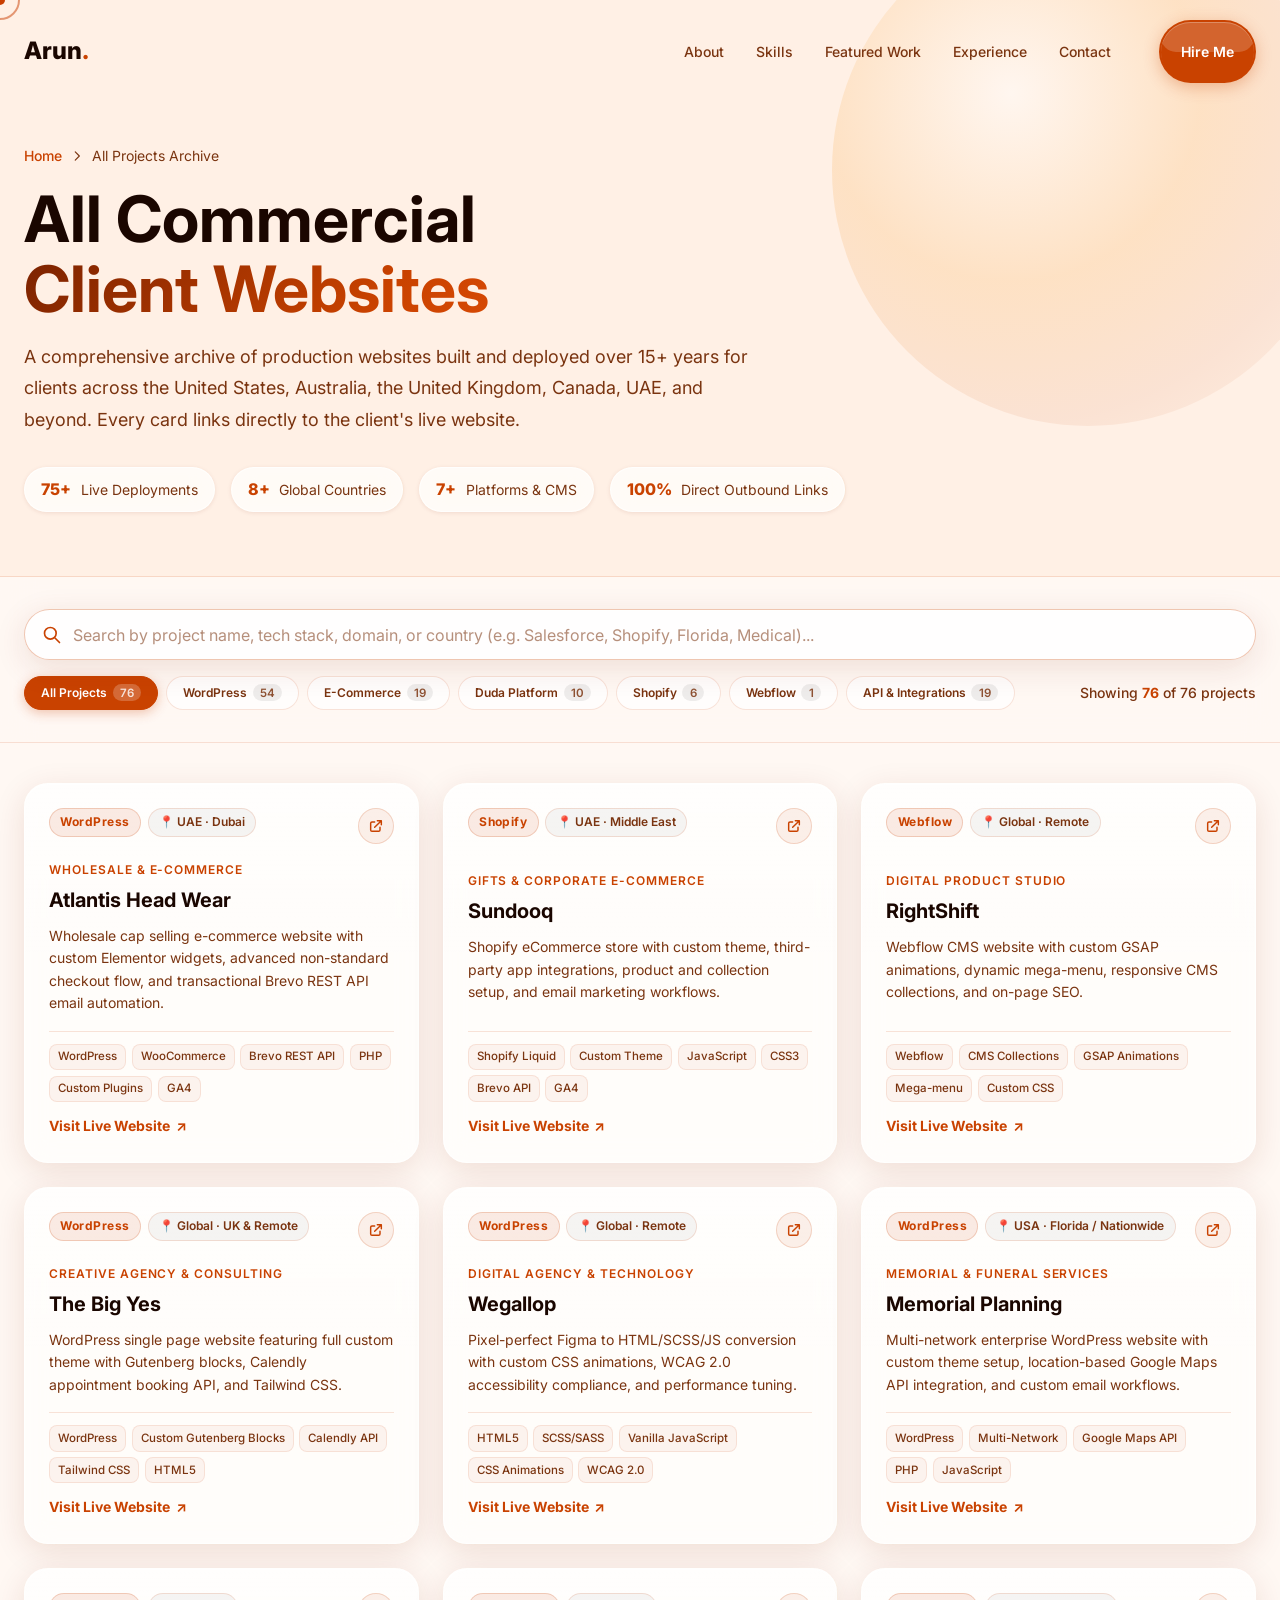
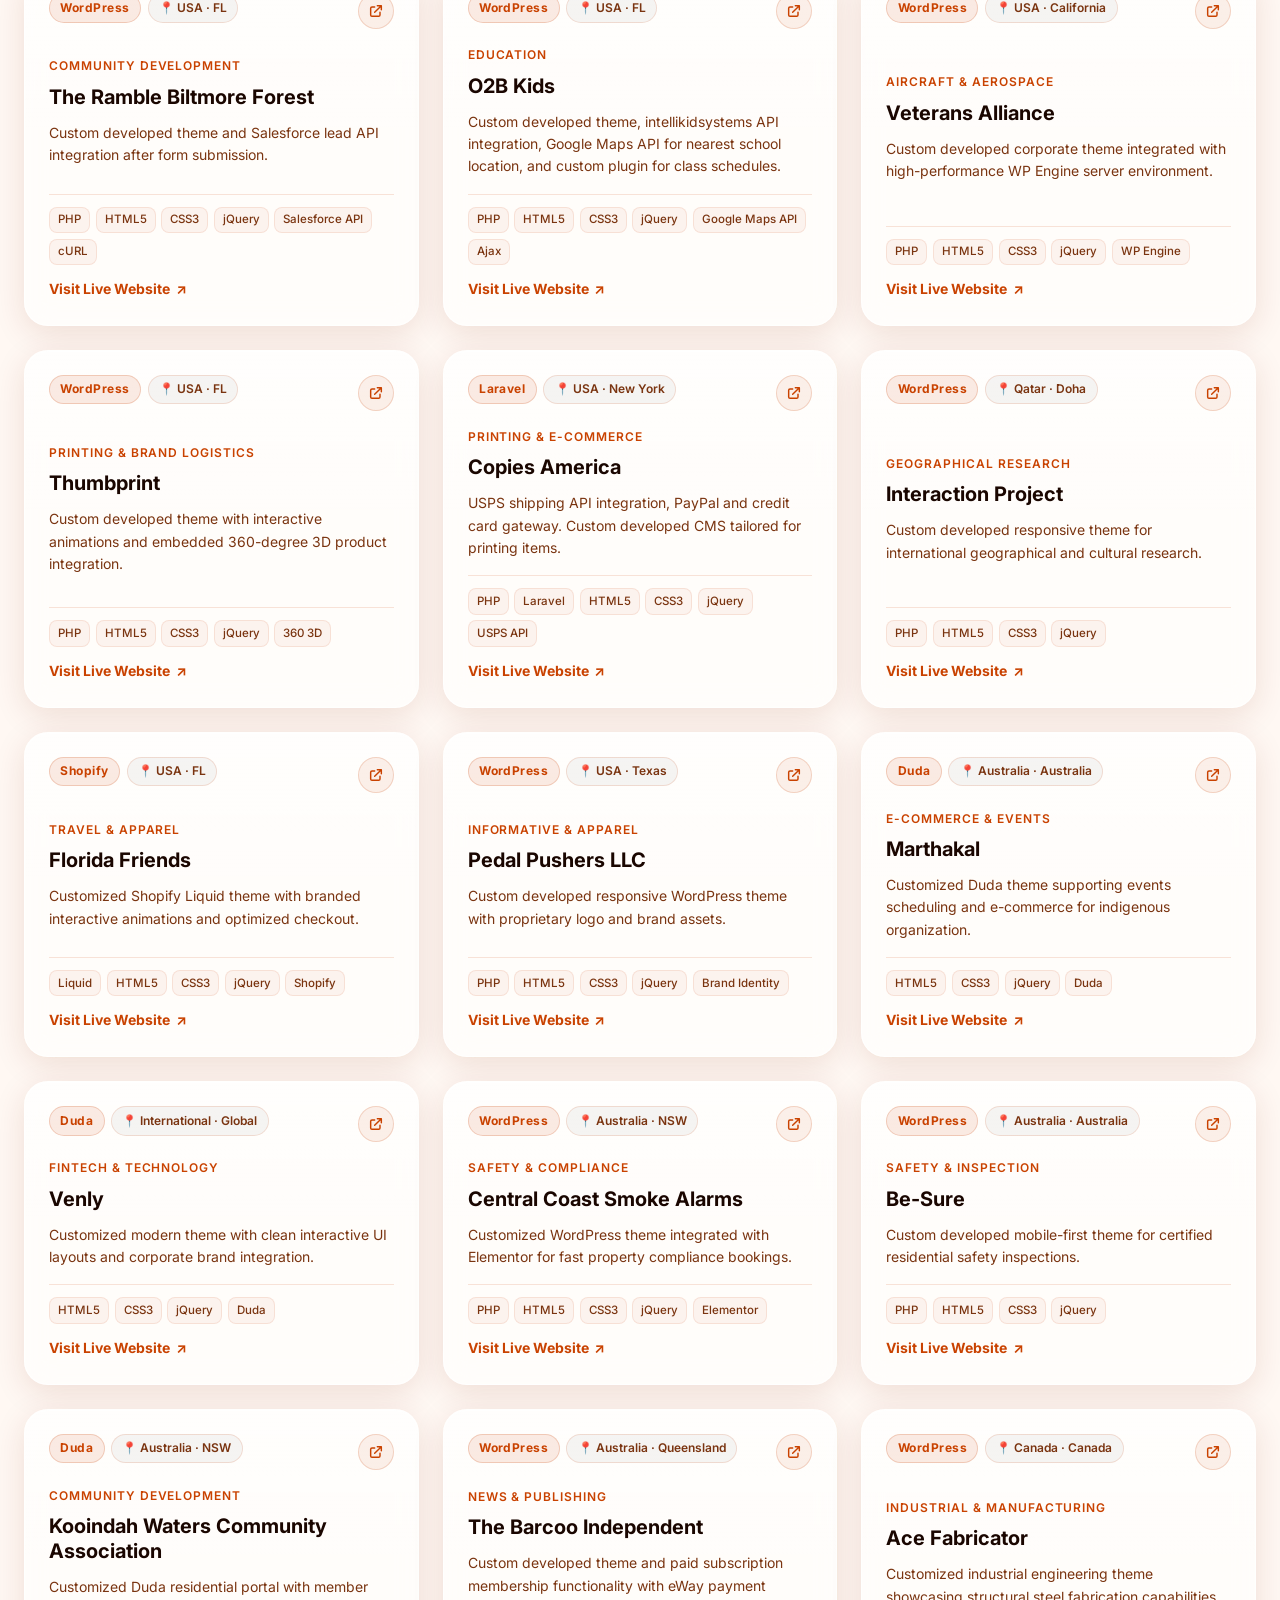
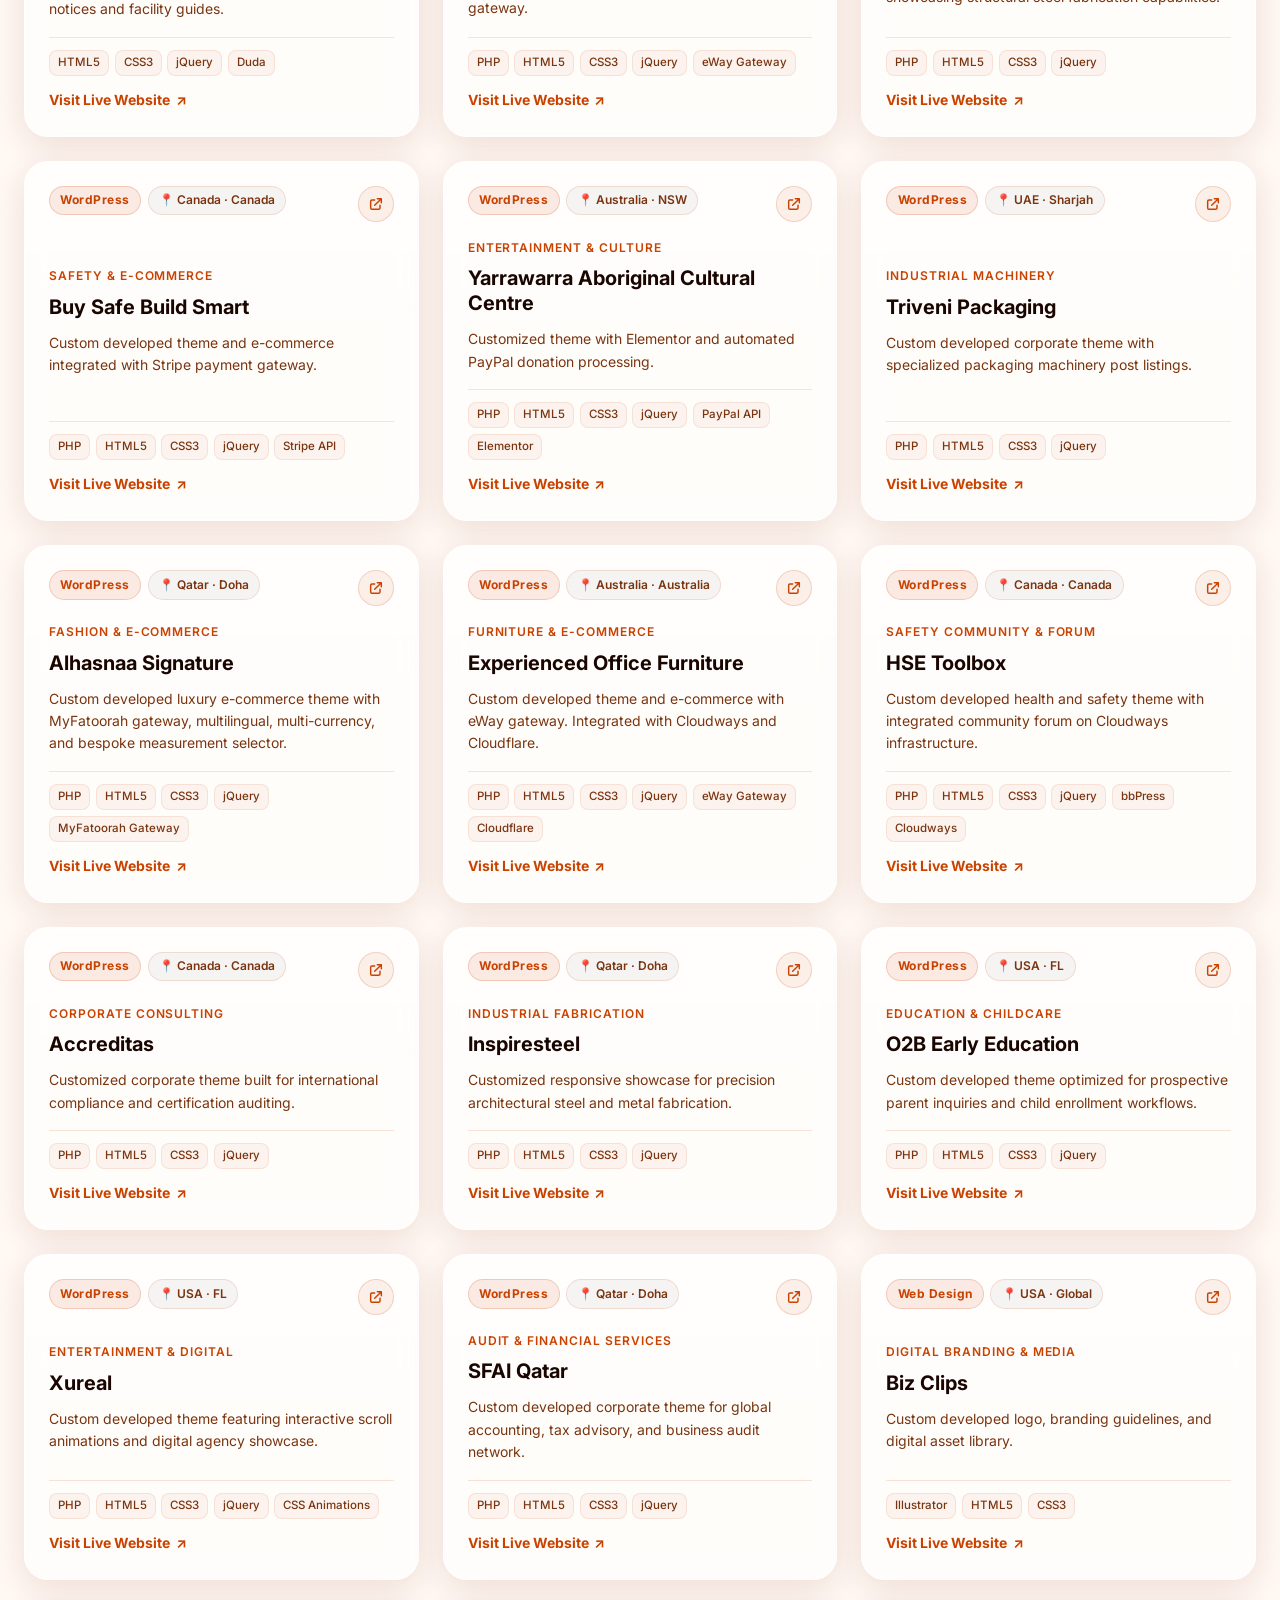
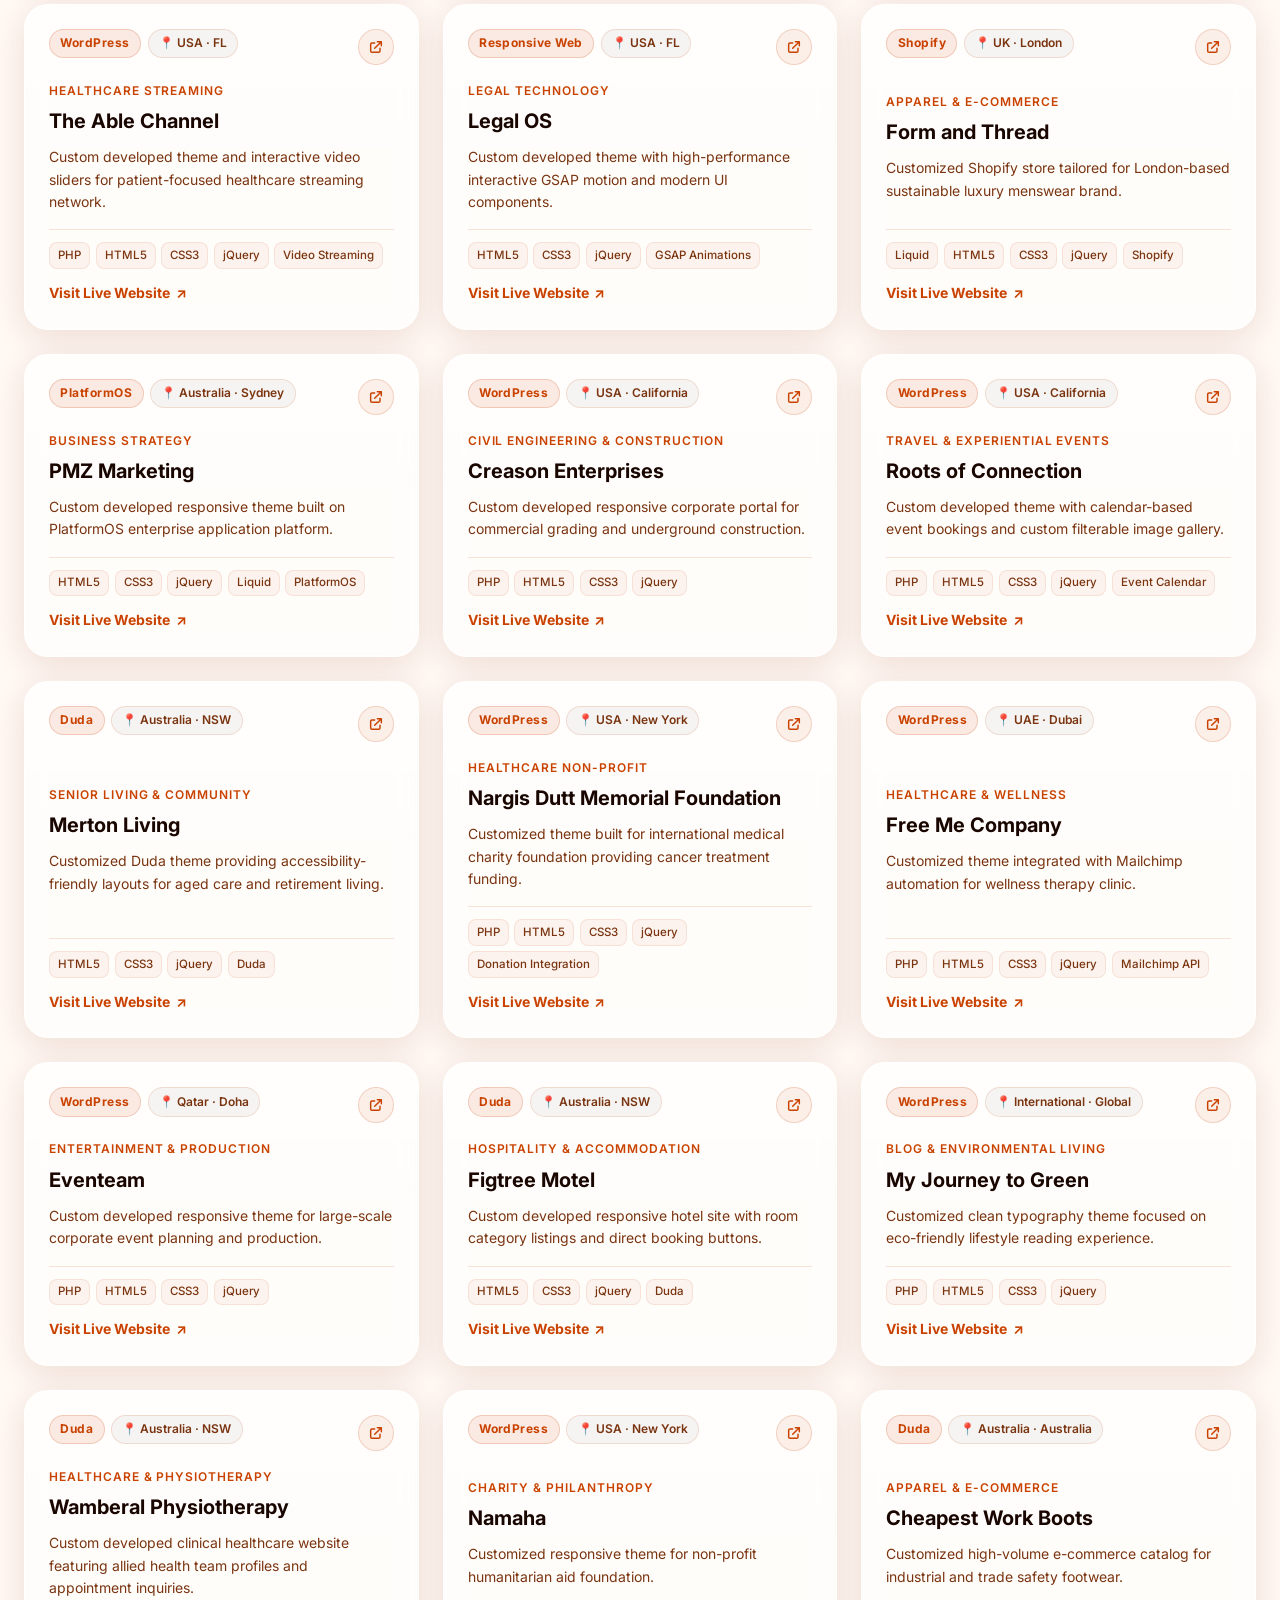
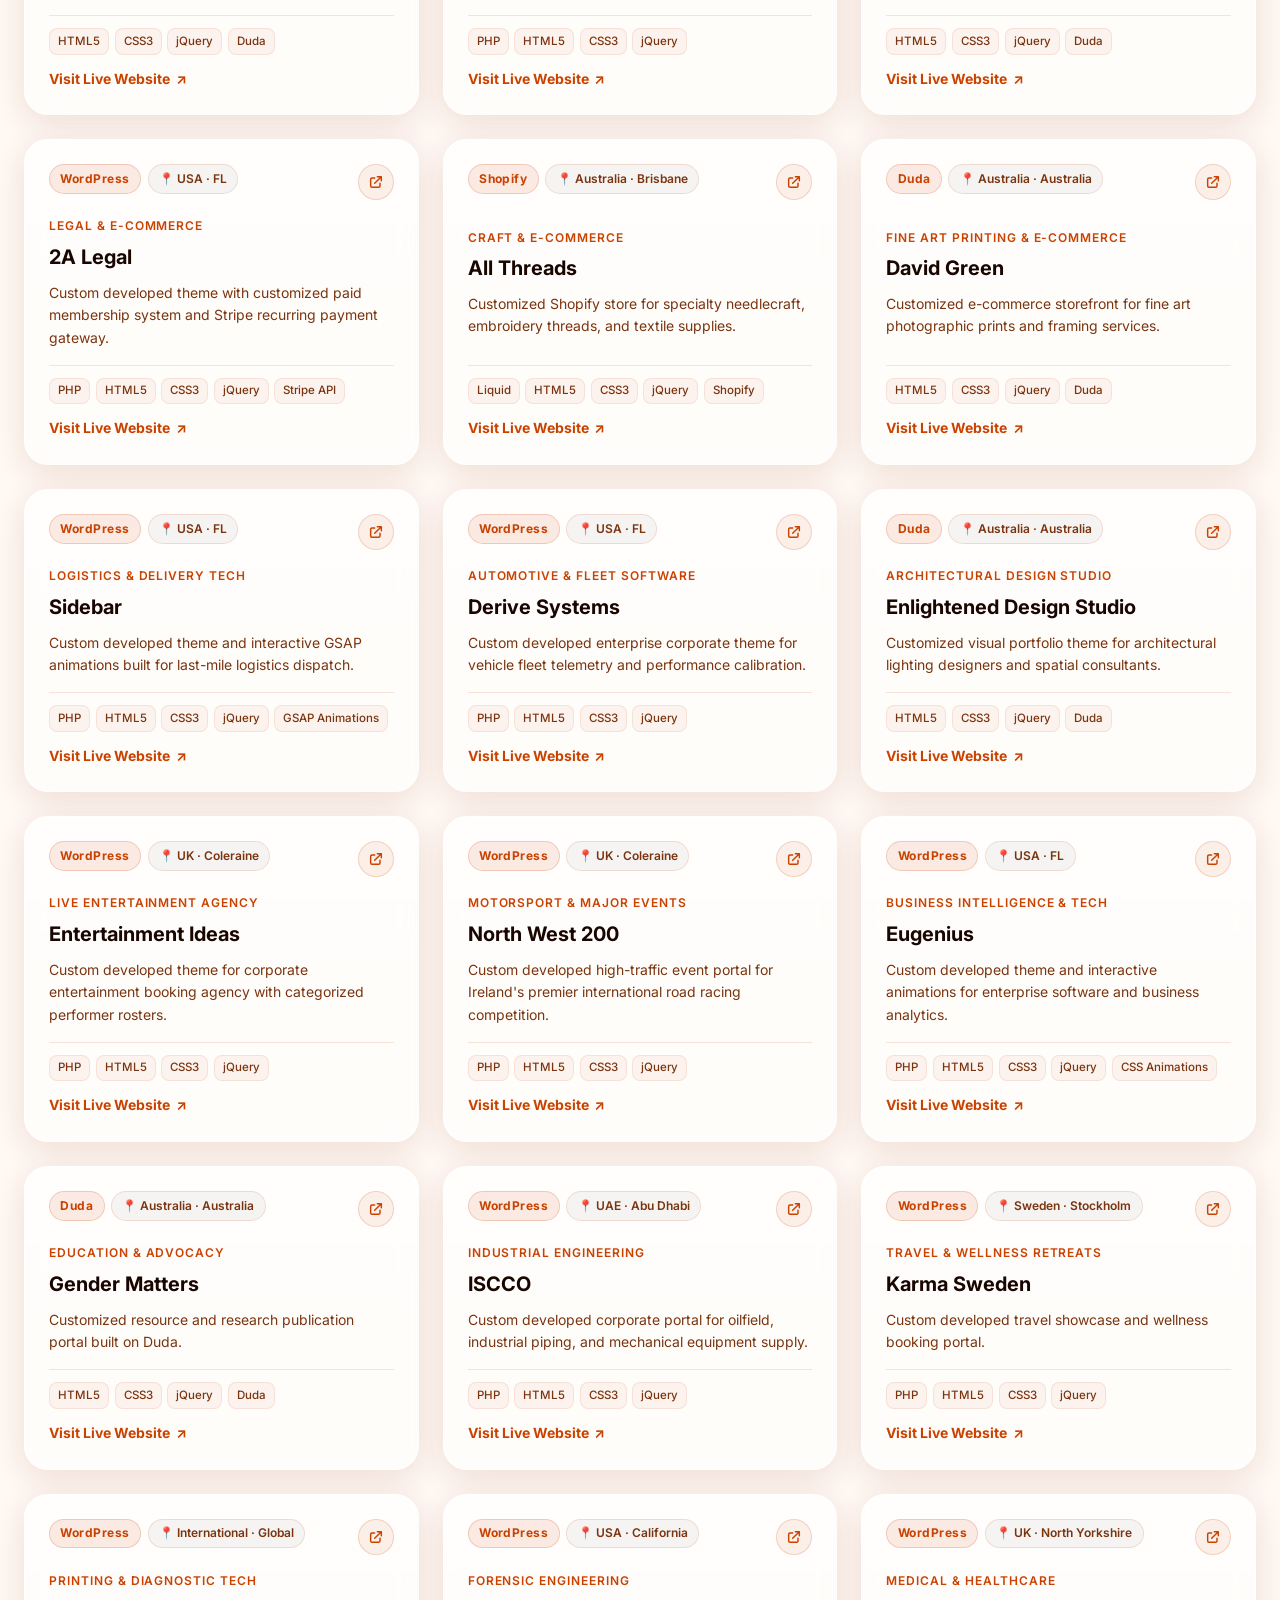
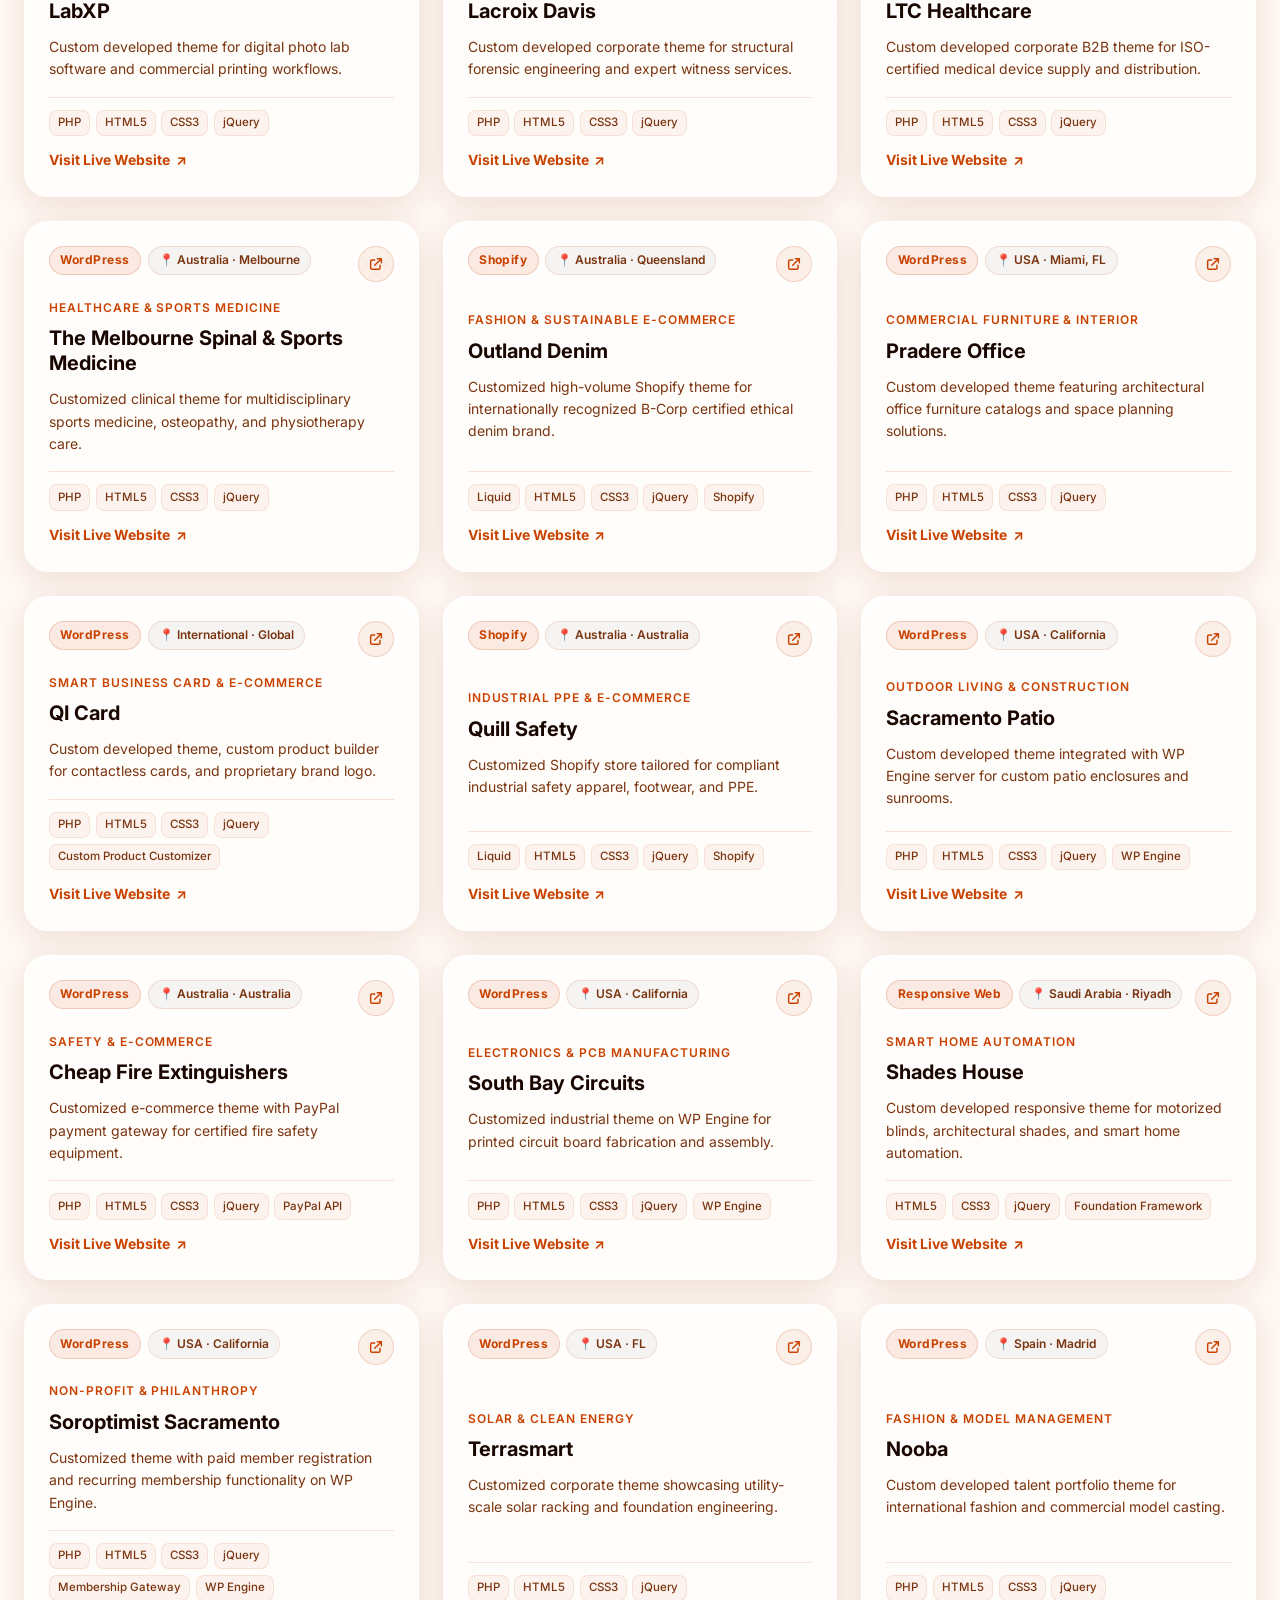
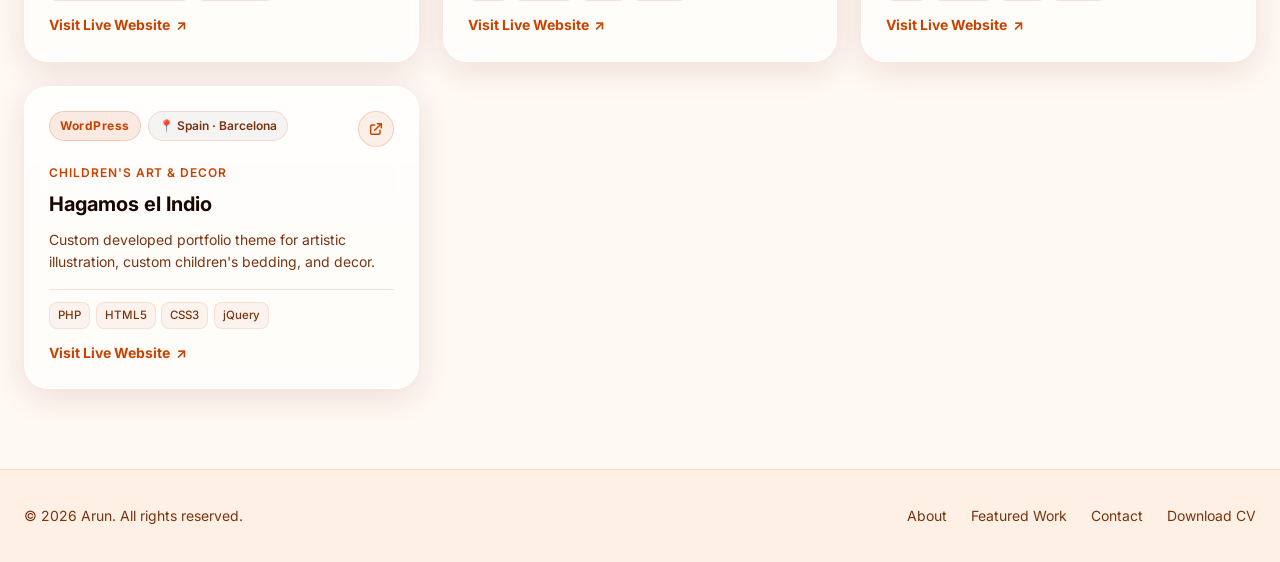
==== commit 0a599229: "all project page" ====
--- a/projects.html
+++ b/projects.html
@@ -10,12 +10,12 @@
     content="Web Developer Projects, WordPress Portfolio, Shopify Portfolio, Duda Projects, Arun, Senior Web Developer, Commercial Websites" />
   <meta name="author" content="Arun" />
   <!-- Open Graph -->
-  <meta property="og:title" content="All 70+ Projects Archive | Arun – Senior Web Developer" />
+  <meta property="og:title" content="All Projects Archive | Arun – Senior Web Developer" />
   <meta property="og:description"
-    content="Explore 70+ live commercial client websites delivered across USA, Australia, UK, Canada, UAE, and beyond with direct outbound links." />
+    content="Explore 75+ live commercial client websites delivered across USA, Australia, UK, Canada, UAE, and beyond with direct outbound links." />
   <meta property="og:type" content="website" />
   <meta name="theme-color" content="#FF8A00" />
-  <title>All Projects Archive (70+ Live Sites) | Arun – Senior Web Developer</title>
+  <title>All Projects Archive (75+ Live Sites) | Arun – Senior Web Developer</title>
 
   <link rel="icon" href="/favicon.ico" type="image/x-icon">
 
@@ -60,7 +60,6 @@
           <li><a href="index.html#about" class="nav__link">About</a></li>
           <li><a href="index.html#skills" class="nav__link">Skills</a></li>
           <li><a href="index.html#work" class="nav__link">Featured Work</a></li>
-          <li><a href="projects.html" class="nav__link active" aria-current="page">All Projects (70+)</a></li>
           <li><a href="index.html#experience" class="nav__link">Experience</a></li>
           <li><a href="index.html#contact" class="nav__link">Contact</a></li>
         </ul>
@@ -73,12 +72,18 @@
     </div>
     <!-- Mobile Menu -->
     <div class="mobile-menu" id="mobileMenu" aria-hidden="true" role="dialog" aria-label="Mobile navigation">
+      <button class="mobile-menu__close" id="mobileMenuClose" aria-label="Close navigation menu">
+        <svg width="24" height="24" viewBox="0 0 24 24" fill="none" stroke="currentColor" stroke-width="2.5"
+          stroke-linecap="round" stroke-linejoin="round" aria-hidden="true">
+          <line x1="18" y1="6" x2="6" y2="18"></line>
+          <line x1="6" y1="6" x2="18" y2="18"></line>
+        </svg>
+      </button>
       <nav role="navigation" aria-label="Mobile navigation">
         <ul class="mobile-menu__list" role="list">
           <li><a href="index.html#about" class="mobile-menu__link">About</a></li>
           <li><a href="index.html#skills" class="mobile-menu__link">Skills</a></li>
           <li><a href="index.html#work" class="mobile-menu__link">Featured Work</a></li>
-          <li><a href="projects.html" class="mobile-menu__link active" aria-current="page">All Projects (70+)</a></li>
           <li><a href="index.html#experience" class="mobile-menu__link">Experience</a></li>
           <li><a href="index.html#contact" class="mobile-menu__link">Contact</a></li>
         </ul>
@@ -100,24 +105,26 @@
         </nav>
 
         <h1 class="projects-hero__title">
-          70+ Live Commercial <br />
+          All Commercial <br />
           <span class="gradient-text">Client Websites</span>
         </h1>
 
         <p class="projects-hero__desc">
-          A comprehensive archive of production websites built and deployed over 15+ years for clients across the United States, Australia, the United Kingdom, Canada, UAE, and beyond. Every card links directly to the client's live website.
+          A comprehensive archive of production websites built and deployed over 15+ years for clients across the United
+          States, Australia, the United Kingdom, Canada, UAE, and beyond. Every card links directly to the client's live
+          website.
         </p>
 
         <!-- Metric Ribbon -->
         <div class="projects-metrics" aria-label="Key portfolio metrics">
           <div class="metric-pill">
-            <strong>70+</strong> Live Deployments
+            <strong>75+</strong> Live Deployments
           </div>
           <div class="metric-pill">
             <strong>8+</strong> Global Countries
           </div>
           <div class="metric-pill">
-            <strong>6+</strong> Platforms &amp; CMS
+            <strong>7+</strong> Platforms &amp; CMS
           </div>
           <div class="metric-pill">
             <strong>100%</strong> Direct Outbound Links
@@ -188,7 +195,6 @@
         <ul class="footer__nav" role="list">
           <li><a href="index.html#about">About</a></li>
           <li><a href="index.html#work">Featured Work</a></li>
-          <li><a href="projects.html">All Projects (70+)</a></li>
           <li><a href="index.html#contact">Contact</a></li>
           <li><a href="assets/Arun-CV.pdf" download>Download CV</a></li>
         </ul>
@@ -209,4 +215,4 @@
   <script src="assets/js/projects-list.js"></script>
 </body>
 
-</html>
+</html>
--- a/assets/css/style.css
+++ b/assets/css/style.css
@@ -133,6 +133,11 @@
   }
 }
 
+html,
+body {
+  overflow-x: hidden;
+}
+
 body {
   font-family: var(--ff-sans);
   background-color: var(--clr-bg);
@@ -618,6 +623,33 @@
 
 .mobile-menu__link:hover {
   color: var(--clr-accent);
+}
+
+.mobile-menu__close {
+  position: absolute;
+  top: 1.5rem;
+  right: 1.5rem;
+  width: 44px;
+  height: 44px;
+  border-radius: var(--radius-full);
+  background: rgba(201, 66, 0, 0.10);
+  border: 1.5px solid rgba(201, 66, 0, 0.25);
+  color: var(--clr-accent);
+  display: flex;
+  align-items: center;
+  justify-content: center;
+  cursor: pointer;
+  transition: all var(--dur) var(--ease);
+  z-index: 1001;
+}
+
+.mobile-menu__close:hover,
+.mobile-menu__close:focus-visible {
+  background: var(--clr-accent);
+  color: var(--clr-white);
+  transform: rotate(90deg);
+  box-shadow: 0 4px 12px rgba(201, 66, 0, 0.35);
+  outline: none;
 }
 
 /* ---- 8. BUTTONS ---- */
